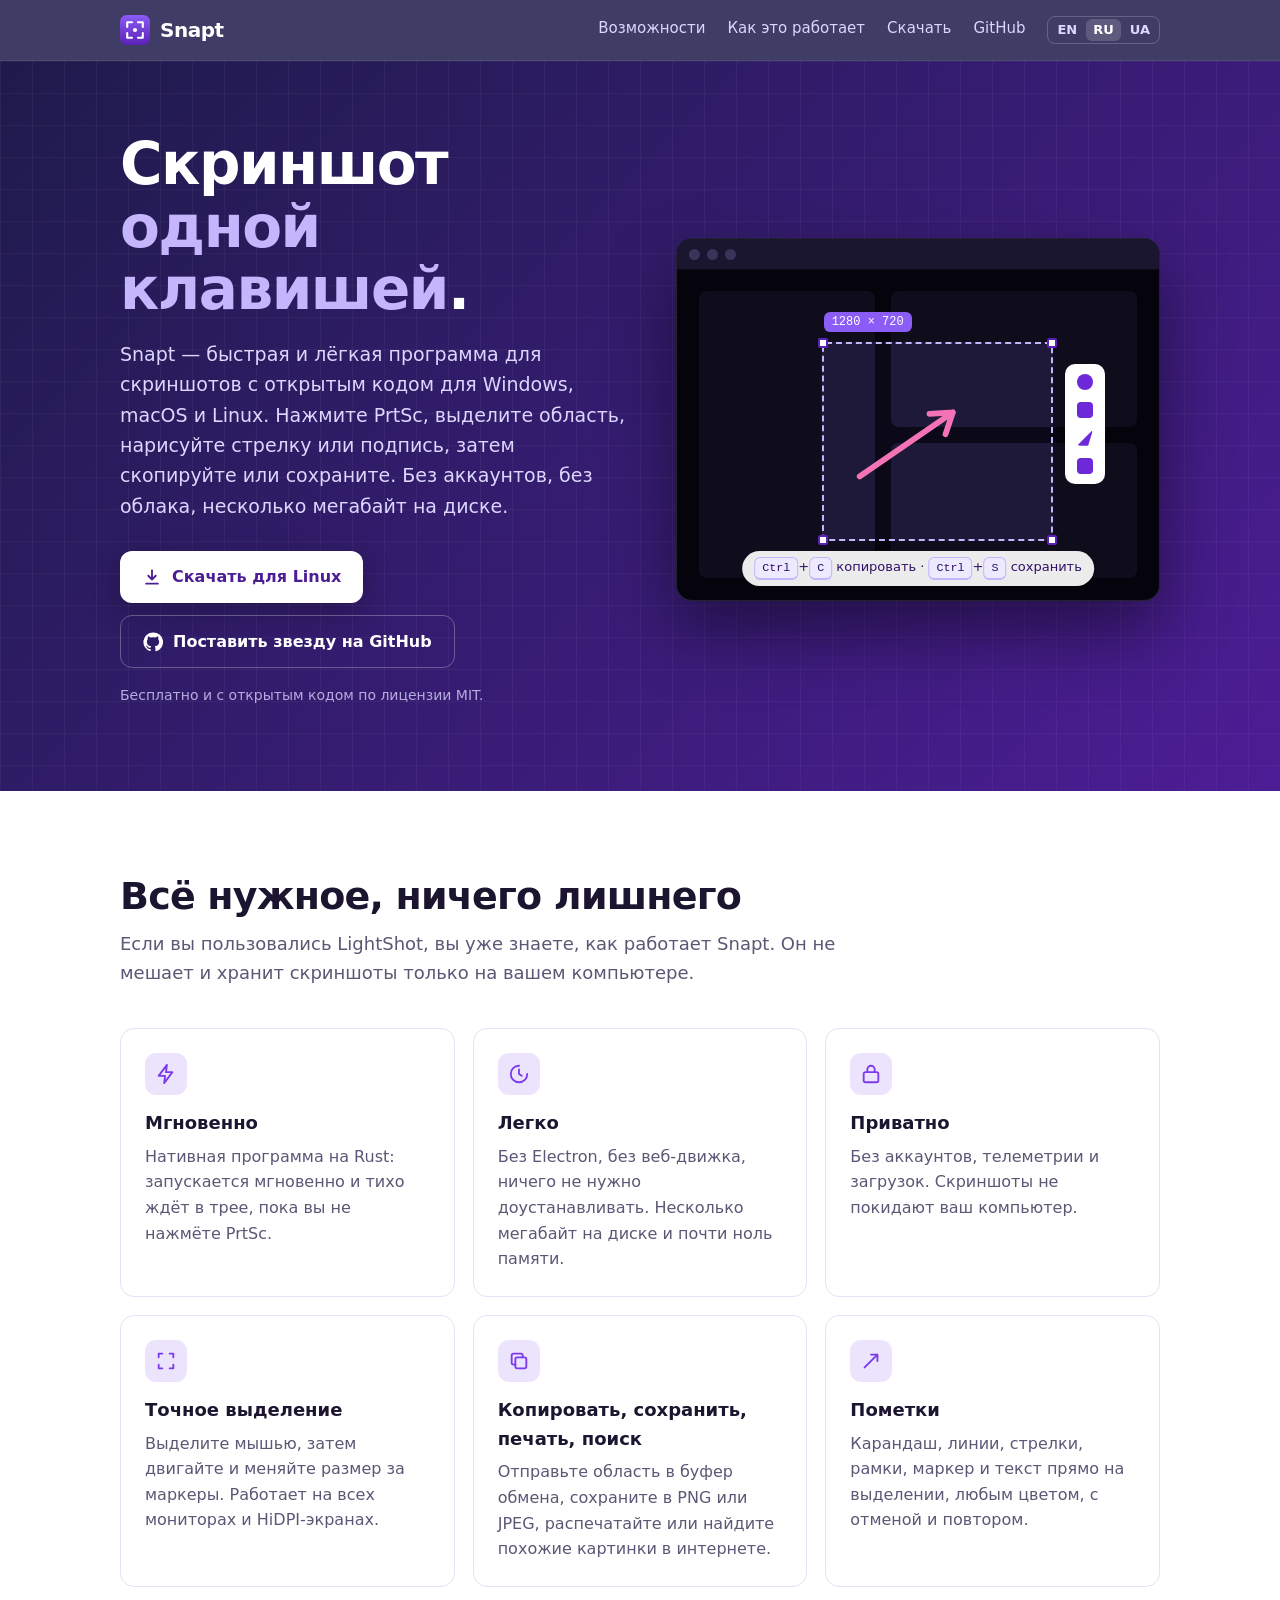
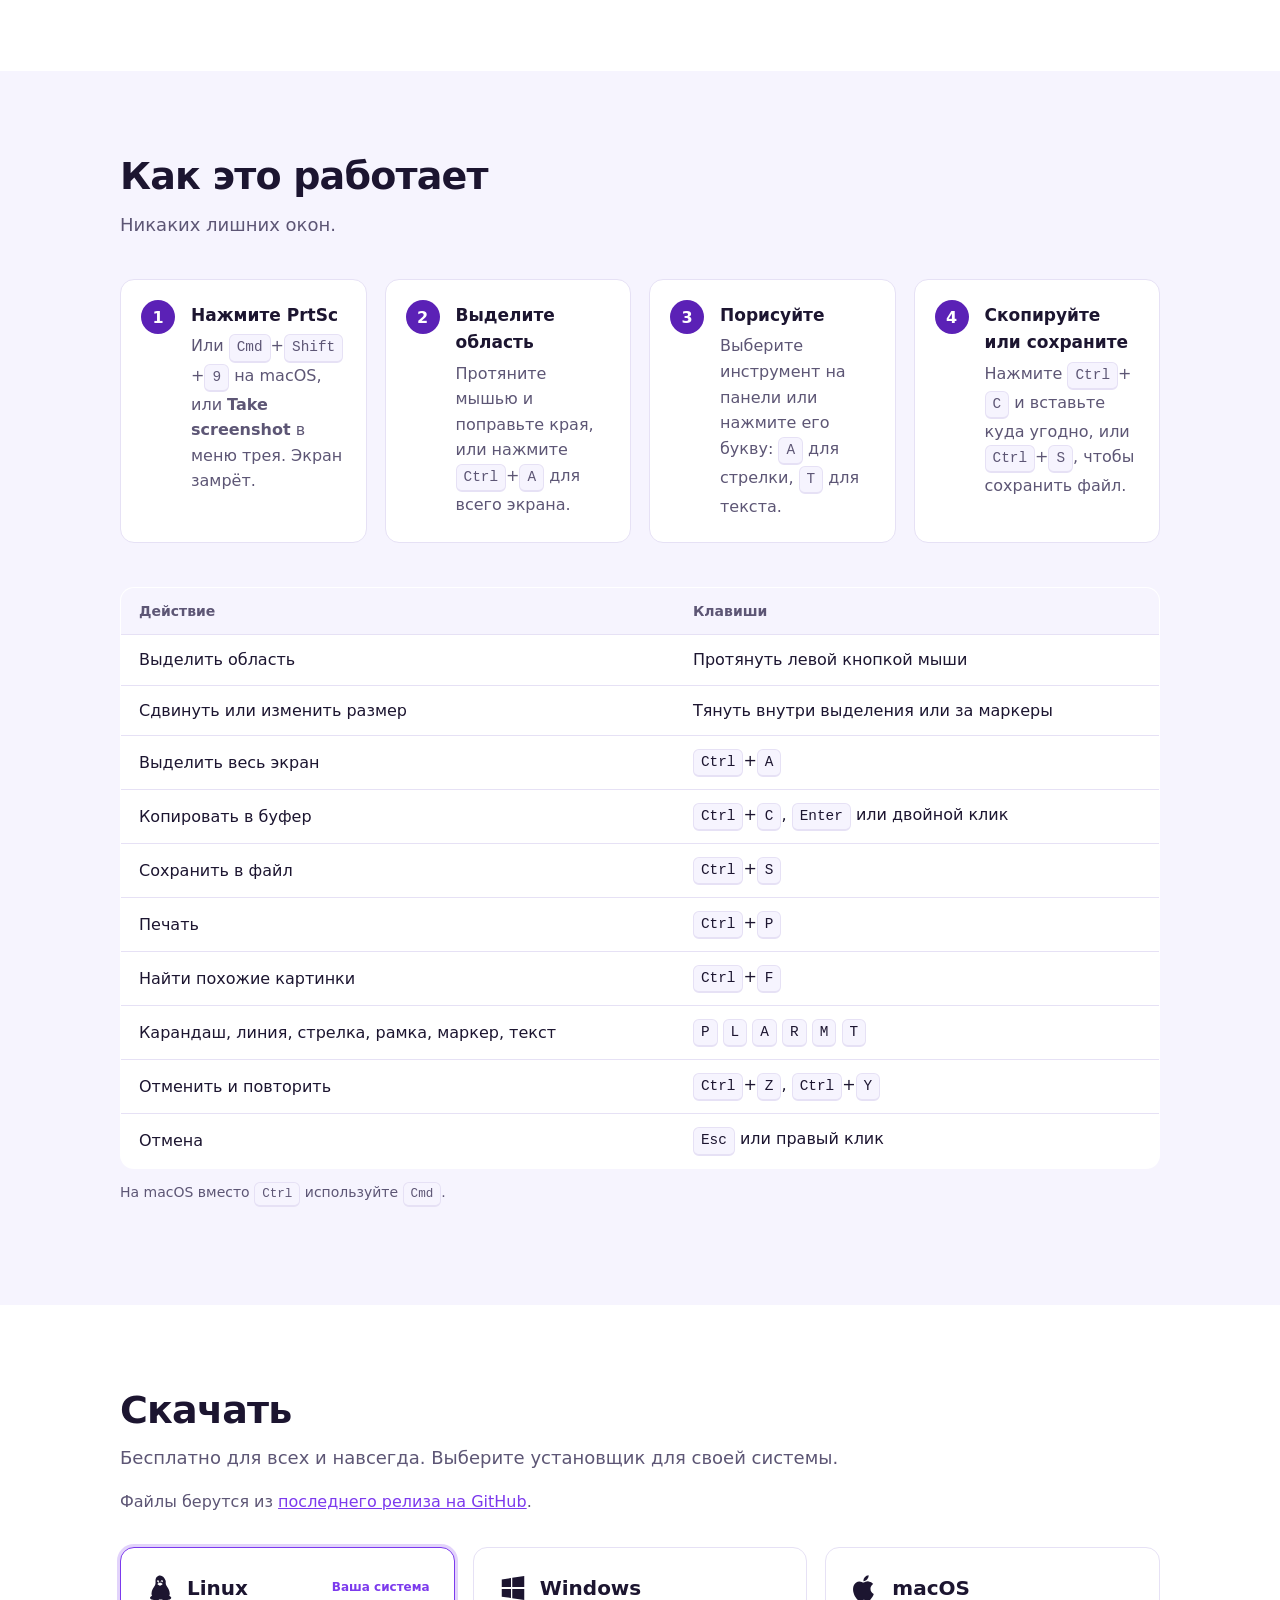
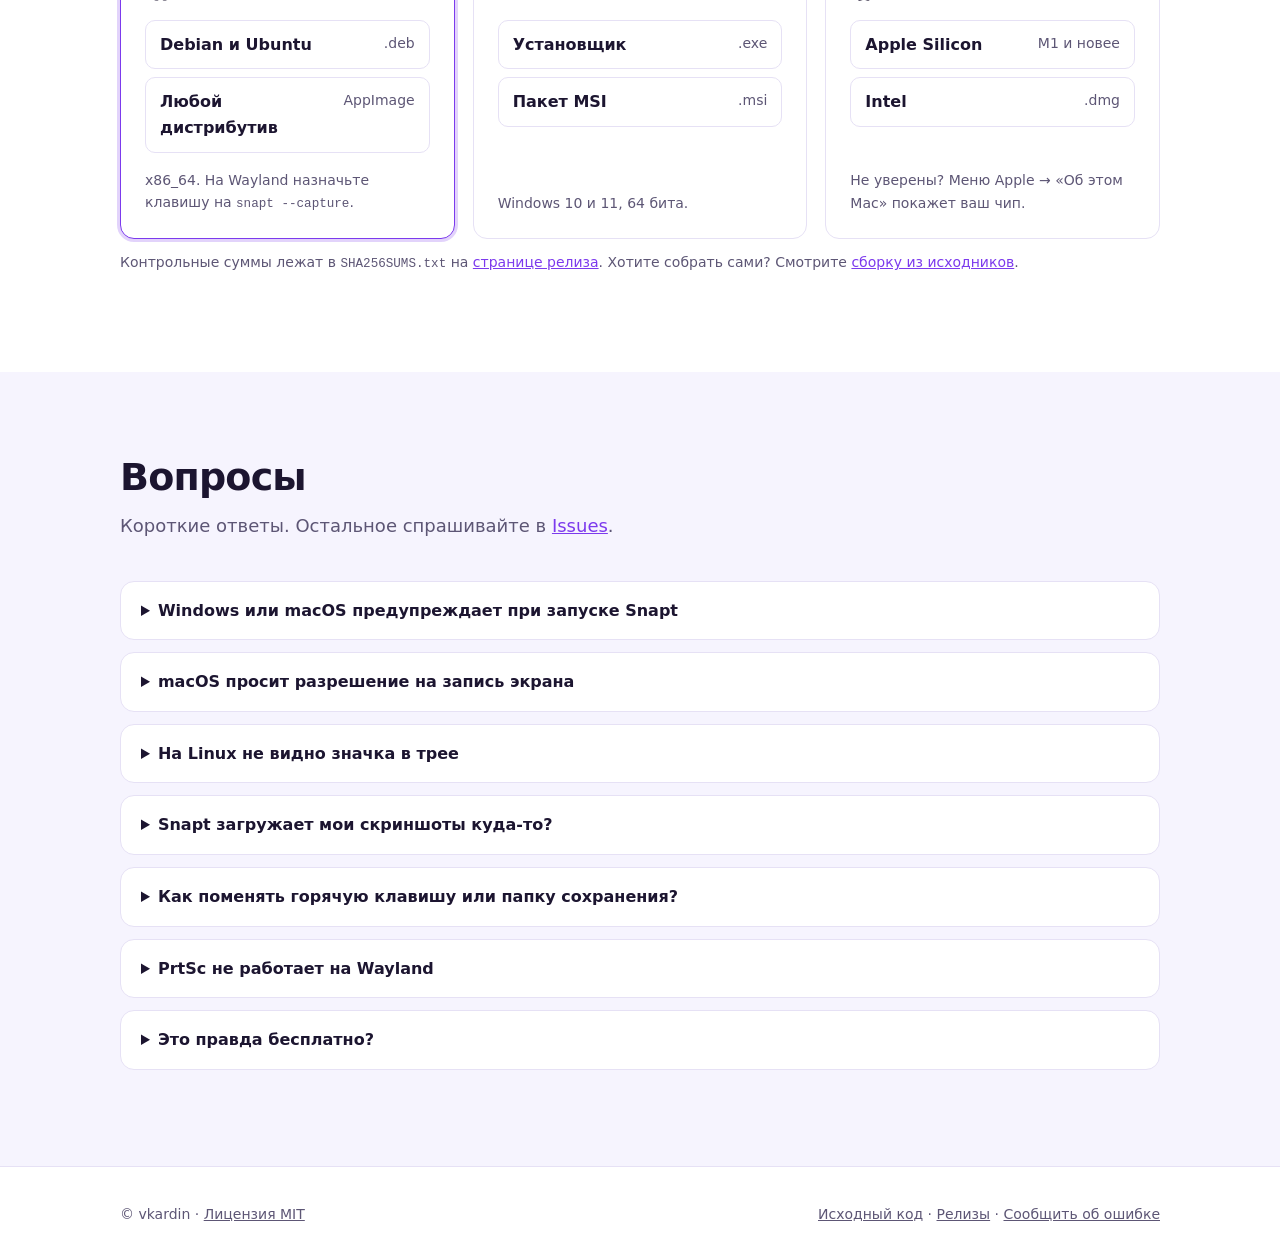
==== site/ru/index.html @ b8f51371 "Translate the website into Russian and Ukrainian and link it across the repo The English page moves " ====
<!doctype html>
<html lang="ru">
<head>
<meta charset="utf-8">
<meta name="viewport" content="width=device-width, initial-scale=1">
<title>Snapt: быстрые скриншоты с открытым кодом</title>
<meta name="description" content="Snapt — быстрая, лёгкая программа для скриншотов с открытым кодом для Windows, macOS и Linux. Нажмите PrtSc, выделите область, добавьте стрелку или подпись и скопируйте или сохраните. Без аккаунтов и облака.">
<meta name="theme-color" content="#5B21B6">
<link rel="icon" href="../logo.svg" type="image/svg+xml">
<link rel="canonical" href="https://vkardin.github.io/snapt/ru/">
<meta property="og:type" content="website">
<meta property="og:title" content="Snapt: быстрые скриншоты с открытым кодом">
<meta property="og:description" content="Нажмите PrtSc, выделите область, скопируйте или сохраните. Windows, macOS и Linux. Без аккаунтов и облака.">
<meta property="og:url" content="https://vkardin.github.io/snapt/ru/">
<meta property="og:image" content="https://vkardin.github.io/snapt/social-preview.png">
<meta name="twitter:card" content="summary_large_image">
<link rel="alternate" hreflang="en" href="https://vkardin.github.io/snapt/">
<link rel="alternate" hreflang="ru" href="https://vkardin.github.io/snapt/ru/">
<link rel="alternate" hreflang="uk" href="https://vkardin.github.io/snapt/uk/">
<link rel="alternate" hreflang="x-default" href="https://vkardin.github.io/snapt/">
<link rel="stylesheet" href="../style.css">
</head>
<body>

<header class="top">
  <div class="wrap">
    <a class="brand" href="#"><img src="../logo.svg" alt="">Snapt</a>
    <nav>
      <a class="opt" href="#features">Возможности</a>
      <a class="opt" href="#how">Как это работает</a>
      <a href="#download">Скачать</a>
      <a class="gh" href="https://github.com/vkardin/snapt">GitHub</a>
      <span class="langs"><a href="../" hreflang="en">EN</a><a href="../ru/" hreflang="ru" aria-current="true">RU</a><a href="../uk/" hreflang="uk">UA</a></span>
    </nav>
  </div>
</header>

<div class="hero">
  <div class="wrap">
    <div>
      <h1>Скриншот <span>одной клавишей</span>.</h1>
      <p class="lead">Snapt — быстрая и лёгкая программа для скриншотов с открытым кодом для Windows, macOS и Linux. Нажмите PrtSc, выделите область, нарисуйте стрелку или подпись, затем скопируйте или сохраните. Без аккаунтов, без облака, несколько мегабайт на диске.</p>
      <div class="cta">
        <a class="btn btn-primary" id="hero-dl" href="#download">
          <svg viewBox="0 0 24 24" fill="none" stroke="currentColor" stroke-width="2.2" stroke-linecap="round" stroke-linejoin="round"><path d="M12 4v11m0 0-4.5-4.5M12 15l4.5-4.5M5 20h14"/></svg>
          <span id="hero-dl-label">Скачать Snapt</span>
        </a>
        <a class="btn btn-ghost" href="https://github.com/vkardin/snapt">
          <svg viewBox="0 0 24 24" fill="currentColor"><path d="M12 .5a11.5 11.5 0 0 0-3.64 22.41c.58.1.79-.25.79-.56v-2c-3.2.7-3.88-1.37-3.88-1.37-.52-1.33-1.28-1.69-1.28-1.69-1.04-.71.08-.7.08-.7 1.15.08 1.76 1.19 1.76 1.19 1.03 1.76 2.69 1.25 3.34.96.1-.74.4-1.25.73-1.54-2.55-.29-5.24-1.28-5.24-5.68 0-1.25.45-2.28 1.19-3.08-.12-.29-.52-1.46.11-3.04 0 0 .97-.31 3.17 1.18a11 11 0 0 1 5.77 0c2.2-1.49 3.17-1.18 3.17-1.18.63 1.58.23 2.75.11 3.04.74.8 1.19 1.83 1.19 3.08 0 4.41-2.7 5.38-5.26 5.67.41.36.78 1.06.78 2.14v3.17c0 .31.21.67.8.56A11.5 11.5 0 0 0 12 .5Z"/></svg>
          Поставить звезду на GitHub
        </a>
      </div>
      <small class="meta" id="hero-meta">Бесплатно и с открытым кодом по лицензии MIT.</small>
    </div>

    <div class="demo" role="img" aria-label="Snapt выделяет область экрана, внутри нарисована стрелка">
      <div class="bar"><i></i><i></i><i></i></div>
      <div class="desk"><div class="tall"></div><div></div><div></div></div>
      <div class="stage">
      <div class="shade"></div>
      <div class="sel">
        <b></b><b></b><b></b><b></b>
        <span class="size">1280 × 720</span>
        <svg class="arrow" viewBox="0 0 100 60" fill="none" stroke="#f472b6" stroke-width="4" stroke-linecap="round" stroke-linejoin="round"><path d="M6 54 70 10M54 11l16-1-5 15"/></svg>
        <div class="tools"><span></span><span></span><span></span><span></span></div>
      </div>
      </div>
      <div class="hint"><kbd>Ctrl</kbd>+<kbd>C</kbd> копировать · <kbd>Ctrl</kbd>+<kbd>S</kbd> сохранить</div>
    </div>
  </div>
</div>

<main>
<section id="features">
  <div class="wrap">
    <h2>Всё нужное, ничего лишнего</h2>
    <p class="sub">Если вы пользовались LightShot, вы уже знаете, как работает Snapt. Он не мешает и хранит скриншоты только на вашем компьютере.</p>
    <div class="grid">
      <div class="card">
        <div class="ico"><svg viewBox="0 0 24 24" fill="none" stroke="currentColor" stroke-width="2" stroke-linecap="round" stroke-linejoin="round"><path d="M13 2 4 14h7l-1 8 9-12h-7l1-8Z"/></svg></div>
        <h3>Мгновенно</h3>
        <p>Нативная программа на Rust: запускается мгновенно и тихо ждёт в трее, пока вы не нажмёте PrtSc.</p>
      </div>
      <div class="card">
        <div class="ico"><svg viewBox="0 0 24 24" fill="none" stroke="currentColor" stroke-width="2" stroke-linecap="round" stroke-linejoin="round"><path d="M12 3a9 9 0 1 0 9 9"/><path d="M12 7v5l3 2"/></svg></div>
        <h3>Легко</h3>
        <p>Без Electron, без веб-движка, ничего не нужно доустанавливать. Несколько мегабайт на диске и почти ноль памяти.</p>
      </div>
      <div class="card">
        <div class="ico"><svg viewBox="0 0 24 24" fill="none" stroke="currentColor" stroke-width="2" stroke-linecap="round" stroke-linejoin="round"><rect x="4" y="10" width="16" height="11" rx="2"/><path d="M8 10V7a4 4 0 0 1 8 0v3"/></svg></div>
        <h3>Приватно</h3>
        <p>Без аккаунтов, телеметрии и загрузок. Скриншоты не покидают ваш компьютер.</p>
      </div>
      <div class="card">
        <div class="ico"><svg viewBox="0 0 24 24" fill="none" stroke="currentColor" stroke-width="2" stroke-linecap="round" stroke-linejoin="round"><path d="M4 8V4h4M16 4h4v4M20 16v4h-4M8 20H4v-4"/></svg></div>
        <h3>Точное выделение</h3>
        <p>Выделите мышью, затем двигайте и меняйте размер за маркеры. Работает на всех мониторах и HiDPI-экранах.</p>
      </div>
      <div class="card">
        <div class="ico"><svg viewBox="0 0 24 24" fill="none" stroke="currentColor" stroke-width="2" stroke-linecap="round" stroke-linejoin="round"><rect x="8" y="8" width="12" height="12" rx="2"/><path d="M16 8V6a2 2 0 0 0-2-2H6a2 2 0 0 0-2 2v8a2 2 0 0 0 2 2h2"/></svg></div>
        <h3>Копировать, сохранить, печать, поиск</h3>
        <p>Отправьте область в буфер обмена, сохраните в PNG или JPEG, распечатайте или найдите похожие картинки в интернете.</p>
      </div>
      <div class="card">
        <div class="ico"><svg viewBox="0 0 24 24" fill="none" stroke="currentColor" stroke-width="2" stroke-linecap="round" stroke-linejoin="round"><path d="M5 19 19 5M12 5h7v7"/></svg></div>
        <h3>Пометки</h3>
        <p>Карандаш, линии, стрелки, рамки, маркер и текст прямо на выделении, любым цветом, с отменой и повтором.</p>
      </div>
    </div>
  </div>
</section>

<section id="how" class="soft">
  <div class="wrap">
    <h2>Как это работает</h2>
    <p class="sub">Никаких лишних окон.</p>
    <div class="steps">
      <div class="step"><h3>Нажмите PrtSc</h3><p>Или <kbd>Cmd</kbd>+<kbd>Shift</kbd>+<kbd>9</kbd> на macOS, или <b>Take screenshot</b> в меню трея. Экран замрёт.</p></div>
      <div class="step"><h3>Выделите область</h3><p>Протяните мышью и поправьте края, или нажмите <kbd>Ctrl</kbd>+<kbd>A</kbd> для всего экрана.</p></div>
      <div class="step"><h3>Порисуйте</h3><p>Выберите инструмент на панели или нажмите его букву: <kbd>A</kbd> для стрелки, <kbd>T</kbd> для текста.</p></div>
      <div class="step"><h3>Скопируйте или сохраните</h3><p>Нажмите <kbd>Ctrl</kbd>+<kbd>C</kbd> и вставьте куда угодно, или <kbd>Ctrl</kbd>+<kbd>S</kbd>, чтобы сохранить файл.</p></div>
    </div>
    <table>
      <thead><tr><th>Действие</th><th>Клавиши</th></tr></thead>
      <tbody>
        <tr><td>Выделить область</td><td>Протянуть левой кнопкой мыши</td></tr>
        <tr><td>Сдвинуть или изменить размер</td><td>Тянуть внутри выделения или за маркеры</td></tr>
        <tr><td>Выделить весь экран</td><td><kbd>Ctrl</kbd>+<kbd>A</kbd></td></tr>
        <tr><td>Копировать в буфер</td><td><kbd>Ctrl</kbd>+<kbd>C</kbd>, <kbd>Enter</kbd> или двойной клик</td></tr>
        <tr><td>Сохранить в файл</td><td><kbd>Ctrl</kbd>+<kbd>S</kbd></td></tr>
        <tr><td>Печать</td><td><kbd>Ctrl</kbd>+<kbd>P</kbd></td></tr>
        <tr><td>Найти похожие картинки</td><td><kbd>Ctrl</kbd>+<kbd>F</kbd></td></tr>
        <tr><td>Карандаш, линия, стрелка, рамка, маркер, текст</td><td><kbd>P</kbd> <kbd>L</kbd> <kbd>A</kbd> <kbd>R</kbd> <kbd>M</kbd> <kbd>T</kbd></td></tr>
        <tr><td>Отменить и повторить</td><td><kbd>Ctrl</kbd>+<kbd>Z</kbd>, <kbd>Ctrl</kbd>+<kbd>Y</kbd></td></tr>
        <tr><td>Отмена</td><td><kbd>Esc</kbd> или правый клик</td></tr>
      </tbody>
    </table>
    <p class="note">На macOS вместо <kbd>Ctrl</kbd> используйте <kbd>Cmd</kbd>.</p>
  </div>
</section>

<section id="download">
  <div class="wrap">
    <h2>Скачать</h2>
    <p class="sub">Бесплатно для всех и навсегда. Выберите установщик для своей системы.</p>
    <p class="release-line" id="release-line">Файлы берутся из <a href="https://github.com/vkardin/snapt/releases">последнего релиза на GitHub</a>.</p>
    <div class="dl">
      <div class="card os" data-os="windows">
        <header>
          <svg viewBox="0 0 24 24" fill="currentColor"><path d="M3 5.1 10.4 4v7.2H3V5.1Zm8.4-1.3L21 2.4v8.8h-9.6V3.8ZM3 12.8h7.4V20L3 18.9v-6.1Zm8.4 0H21v8.8l-9.6-1.4v-7.4Z"/></svg>
          <h3>Windows</h3><em hidden>Ваша система</em>
        </header>
        <ul>
          <li><a data-asset="-setup\.exe$" href="https://github.com/vkardin/snapt/releases">Установщик <span>.exe</span></a></li>
          <li><a data-asset="\.msi$" href="https://github.com/vkardin/snapt/releases">Пакет MSI <span>.msi</span></a></li>
        </ul>
        <p>Windows 10 и 11, 64 бита.</p>
      </div>
      <div class="card os" data-os="mac">
        <header>
          <svg viewBox="0 0 24 24" fill="currentColor"><path d="M16.4 12.6c0-2.6 2.1-3.8 2.2-3.9a4.8 4.8 0 0 0-3.8-2c-1.6-.2-3.1.9-3.9.9-.8 0-2-.9-3.4-.9a5 5 0 0 0-4.2 2.6c-1.8 3.1-.5 7.7 1.3 10.2.9 1.2 1.9 2.6 3.2 2.6 1.3-.1 1.8-.8 3.3-.8 1.6 0 2 .8 3.4.8 1.4 0 2.3-1.3 3.1-2.5a11 11 0 0 0 1.4-2.9 4.5 4.5 0 0 1-2.6-4.1ZM13.8 5c.7-.9 1.2-2 1.1-3.2a4.8 4.8 0 0 0-3.1 1.6 4.5 4.5 0 0 0-1.1 3.1c1.2.1 2.3-.6 3.1-1.5Z"/></svg>
          <h3>macOS</h3><em hidden>Ваша система</em>
        </header>
        <ul>
          <li><a data-asset="_aarch64\.dmg$" href="https://github.com/vkardin/snapt/releases">Apple Silicon <span>M1 и новее</span></a></li>
          <li><a data-asset="_x64\.dmg$" href="https://github.com/vkardin/snapt/releases">Intel <span>.dmg</span></a></li>
        </ul>
        <p>Не уверены? Меню Apple → «Об этом Mac» покажет ваш чип.</p>
      </div>
      <div class="card os" data-os="linux">
        <header>
          <svg viewBox="0 0 24 24" fill="currentColor"><path d="M12 2c-2.2 0-3.6 1.8-3.6 4.4 0 1.4.2 2.4-.6 3.8-.9 1.5-2.6 3.6-2.6 6.2 0 .7.1 1.3.4 1.8-.8.5-1.6 1-1.6 1.7 0 1.1 2 1.3 3.2 1.6 1.1.3 1.7.5 2.4.5.8 0 1.3-.4 1.6-.9h2.6c.3.5.8.9 1.6.9.7 0 1.3-.2 2.4-.5 1.2-.3 3.2-.5 3.2-1.6 0-.7-.8-1.2-1.6-1.7.3-.5.4-1.1.4-1.8 0-2.6-1.7-4.7-2.6-6.2-.8-1.4-.6-2.4-.6-3.8C15.6 3.8 14.2 2 12 2Zm-1.5 3.8c.5 0 .8.6.8 1.2 0 .3-.1.5-.2.7l-.6-.2c.1-.1.1-.3.1-.5 0-.3-.1-.5-.3-.5s-.3.3-.3.5v.2l-.4-.1v-.3c0-.6.4-1 .9-1Zm3 0c.5 0 .9.4.9 1 0 .2 0 .3-.1.5l-.5-.1v-.3c0-.3-.1-.6-.3-.6s-.3.3-.3.6c0 .1 0 .2.1.3l-.6.2a1.4 1.4 0 0 1-.1-.5c0-.6.4-1.1.9-1.1Zm-1.5 2c.8 0 1.9.6 2 .9.1.3-.3.5-.8.8-.5.3-.9.6-1.2.6-.3 0-.7-.3-1.2-.6-.5-.3-.9-.5-.8-.8.1-.3 1.2-.9 2-.9Z"/></svg>
          <h3>Linux</h3><em hidden>Ваша система</em>
        </header>
        <ul>
          <li><a data-asset="_amd64\.deb$" href="https://github.com/vkardin/snapt/releases">Debian и Ubuntu <span>.deb</span></a></li>
          <li><a data-asset="\.AppImage$" href="https://github.com/vkardin/snapt/releases">Любой дистрибутив <span>AppImage</span></a></li>
        </ul>
        <p>x86_64. На Wayland назначьте клавишу на <code>snapt --capture</code>.</p>
      </div>
    </div>
    <p class="note">Контрольные суммы лежат в <code>SHA256SUMS.txt</code> на <a href="https://github.com/vkardin/snapt/releases">странице релиза</a>. Хотите собрать сами? Смотрите <a href="https://github.com/vkardin/snapt#building-from-source">сборку из исходников</a>.</p>
  </div>
</section>

<section id="faq" class="soft">
  <div class="wrap">
    <h2>Вопросы</h2>
    <p class="sub">Короткие ответы. Остальное спрашивайте в <a href="https://github.com/vkardin/snapt/issues">Issues</a>.</p>
    <details>
      <summary>Windows или macOS предупреждает при запуске Snapt</summary>
      <p>У Snapt пока нет цифровой подписи. На Windows нажмите <b>Подробнее</b>, затем <b>Выполнить в любом случае</b>. На macOS попробуйте открыть программу один раз, затем зайдите в <b>Системные настройки → Конфиденциальность и безопасность</b> и нажмите <b>Всё равно открыть</b>. Если macOS пишет, что программа повреждена, выполните в Терминале <code>xattr -dr com.apple.quarantine /Applications/Snapt.app</code>.</p>
    </details>
    <details>
      <summary>macOS просит разрешение на запись экрана</summary>
      <p>Так macOS даёт программам видеть экран. Разрешите Snapt в <b>Системные настройки → Конфиденциальность и безопасность → Запись экрана</b> и перезапустите его.</p>
    </details>
    <details>
      <summary>На Linux не видно значка в трее</summary>
      <p>Snapt использует протокол StatusNotifierItem. KDE поддерживает его сразу, а в GNOME установите расширение AppIndicator.</p>
    </details>
    <details>
      <summary>Snapt загружает мои скриншоты куда-то?</summary>
      <p>Нет. У Snapt нет серверов, и он не ходит в сеть. Всё остаётся на вашем компьютере.</p>
    </details>
    <details>
      <summary>Как поменять горячую клавишу или папку сохранения?</summary>
      <p>Откройте <b>Settings</b> в меню трея (в строке меню на macOS). Там можно сменить клавишу, папку и формат (PNG или JPEG), включить сохранение без вопросов и автозапуск вместе с системой.</p>
    </details>
    <details>
      <summary>PrtSc не работает на Wayland</summary>
      <p>Wayland не даёт программам перехватывать глобальные клавиши. Назначьте клавишу на <code>snapt --capture</code> в настройках клавиатуры своего рабочего стола, и она будет делать скриншот через запущенный Snapt.</p>
    </details>
    <details>
      <summary>Это правда бесплатно?</summary>
      <p>Да. Snapt распространяется с открытым кодом по лицензии MIT, без рекламы, платных версий и слежки.</p>
    </details>
  </div>
</section>
</main>

<footer>
  <div class="wrap">
    <span>© vkardin · <a href="https://github.com/vkardin/snapt/blob/main/LICENSE">Лицензия MIT</a></span>
    <span><a href="https://github.com/vkardin/snapt">Исходный код</a> · <a href="https://github.com/vkardin/snapt/releases">Релизы</a> · <a href="https://github.com/vkardin/snapt/issues">Сообщить об ошибке</a></span>
  </div>
</footer>

<script src="../app.js"></script>
</body>
</html>
---- site/style.css ----
:root {
  --bg: #ffffff;
  --bg-soft: #f6f4fe;
  --text: #1c1530;
  --muted: #5d5675;
  --line: #e6e1f5;
  --brand: #7c3aed;
  --brand-strong: #5b21b6;
  --card: #ffffff;
  --hero-a: #1e1b4b;
  --hero-b: #4c1d95;
  --radius: 14px;
  color-scheme: light;
}
@media (prefers-color-scheme: dark) {
  :root {
    --bg: #0f0c1d;
    --bg-soft: #17132b;
    --text: #ece9f7;
    --muted: #a49dbd;
    --line: #2a2445;
    --brand: #a78bfa;
    --brand-strong: #8b5cf6;
    --card: #17132b;
    color-scheme: dark;
  }
}
* { box-sizing: border-box; }
html { scroll-behavior: smooth; }
body {
  margin: 0;
  background: var(--bg);
  color: var(--text);
  font: 16px/1.6 system-ui, -apple-system, "Segoe UI", Roboto, sans-serif;
  -webkit-font-smoothing: antialiased;
}
a { color: var(--brand); }
code, kbd { font-family: ui-monospace, SFMono-Regular, Menlo, Consolas, monospace; font-size: .9em; }
kbd {
  display: inline-block; padding: 1px 7px; border: 1px solid var(--line);
  border-bottom-width: 2px; border-radius: 6px; background: var(--bg-soft); white-space: nowrap;
}
.wrap { max-width: 1080px; margin: 0 auto; padding: 0 20px; }

/* Header */
header.top {
  position: sticky; top: 0; z-index: 10;
  background: color-mix(in srgb, var(--hero-a) 85%, transparent);
  backdrop-filter: blur(10px);
  border-bottom: 1px solid rgb(255 255 255 / .08);
}
header.top .wrap { display: flex; align-items: center; gap: 24px; height: 60px; }
.brand { display: flex; align-items: center; gap: 10px; color: #fff; text-decoration: none; font-weight: 800; font-size: 20px; letter-spacing: -.5px; }
.brand img { width: 30px; height: 30px; }
nav { margin-left: auto; display: flex; gap: 22px; }
nav a { color: #ddd6fe; text-decoration: none; font-size: 15px; }
nav a:hover { color: #fff; }
nav .langs { display: flex; gap: 2px; padding: 2px; border: 1px solid rgb(255 255 255 / .2); border-radius: 8px; }
nav .langs a { padding: 1px 7px; border-radius: 6px; font-size: 13px; font-weight: 600; }
nav .langs a[aria-current] { background: rgb(255 255 255 / .16); color: #fff; }
@media (max-width: 640px) { nav a.opt { display: none; } nav { gap: 14px; } }
@media (max-width: 460px) { nav a.gh { display: none; } }

/* Hero */
.hero {
  color: #fff; overflow: hidden;
  background:
    linear-gradient(rgb(255 255 255 / .04) 1px, transparent 1px) 0 0 / 32px 32px,
    linear-gradient(90deg, rgb(255 255 255 / .04) 1px, transparent 1px) 0 0 / 32px 32px,
    linear-gradient(135deg, var(--hero-a), var(--hero-b));
}
.hero .wrap { display: grid; grid-template-columns: 1.05fr 1fr; gap: 48px; align-items: center; padding-top: 72px; padding-bottom: 84px; }
@media (max-width: 880px) { .hero .wrap { grid-template-columns: 1fr; padding-top: 48px; } }
.hero h1 { font-size: clamp(36px, 5.4vw, 58px); line-height: 1.08; letter-spacing: -1.5px; margin: 0 0 18px; }
.hero h1 span { color: #c4b5fd; }
.hero p.lead { font-size: 19px; color: #ddd6fe; margin: 0 0 30px; max-width: 34em; }
.cta { display: flex; flex-wrap: wrap; gap: 12px; align-items: center; }
.btn {
  display: inline-flex; align-items: center; gap: 10px; padding: 13px 22px; border-radius: 12px;
  font-weight: 650; text-decoration: none; font-size: 16px; transition: transform .12s, background .12s;
}
.btn:hover { transform: translateY(-1px); }
.btn svg { width: 20px; height: 20px; flex: none; }
.btn-primary { background: #fff; color: var(--hero-b); box-shadow: 0 8px 28px rgb(0 0 0 / .25); }
.btn-ghost { color: #fff; border: 1px solid rgb(255 255 255 / .28); }
.btn-ghost:hover { background: rgb(255 255 255 / .08); }
.hero small.meta { display: block; margin-top: 16px; color: #b8acdf; font-size: 14px; }
.hero small.meta a { color: #ddd6fe; }

/* Demo illustration */
.demo { position: relative; aspect-ratio: 4 / 3; border-radius: 16px; background: #0b0918; box-shadow: 0 30px 70px rgb(0 0 0 / .45); border: 1px solid rgb(255 255 255 / .1); overflow: hidden; }
.demo .bar { height: 30px; display: flex; gap: 7px; align-items: center; padding: 0 12px; background: #1a1630; }
.demo .bar i { width: 11px; height: 11px; border-radius: 50%; background: #3b3458; }
.demo .desk { position: absolute; inset: 30px 0 0; padding: 22px; display: grid; grid-template-columns: 1fr 1.4fr; gap: 16px; }
.demo .desk div { border-radius: 8px; background: #1e1938; }
.demo .desk .tall { grid-row: span 2; }
.demo .stage { position: absolute; inset: 30px 0 0; }
.demo .shade { position: absolute; inset: 0; background: rgb(0 0 0 / .5); clip-path: polygon(0 0, 100% 0, 100% 100%, 0 100%, 0 0, 30% 22%, 30% 82%, 78% 82%, 78% 22%, 30% 22%); }
.demo .sel { position: absolute; left: 30%; top: 22%; width: 48%; height: 60%; border: 2px dashed #c4b5fd; border-radius: 4px; animation: grow 3.6s ease-in-out infinite alternate; }
.demo .sel b { position: absolute; width: 10px; height: 10px; background: #fff; border: 2px solid #5b21b6; border-radius: 2px; }
.demo .sel b:nth-child(1) { left: -6px; top: -6px; } .demo .sel b:nth-child(2) { right: -6px; top: -6px; }
.demo .sel b:nth-child(3) { left: -6px; bottom: -6px; } .demo .sel b:nth-child(4) { right: -6px; bottom: -6px; }
.demo .size { position: absolute; left: 0; top: -32px; background: #8b5cf6; color: #fff; font: 12px ui-monospace, Menlo, Consolas, monospace; padding: 3px 8px; border-radius: 6px; }
.demo .arrow { position: absolute; left: 12%; top: 22%; width: 64%; height: 56%; }
.demo .tools { position: absolute; right: -54px; top: 10%; width: 40px; padding: 10px 0; display: grid; gap: 12px; justify-items: center; background: #fff; border-radius: 10px; }
.demo .tools span { width: 16px; height: 16px; border-radius: 4px; background: #6d28d9; }
.demo .tools span:nth-child(1) { border-radius: 50%; }
.demo .tools span:nth-child(3) { clip-path: polygon(0 100%, 100% 0, 70% 100%); }
.demo .hint { position: absolute; left: 50%; bottom: 14px; transform: translateX(-50%); background: rgb(255 255 255 / .92); color: #2e1065; font-size: 13px; padding: 6px 12px; border-radius: 999px; white-space: nowrap; }
/* Keys in the hint stay light in both themes */
.demo .hint kbd { background: #ede9fe; border-color: #c4b5fd; color: #2e1065; }
@keyframes grow { from { transform: scale(.94); } to { transform: scale(1); } }
@media (max-width: 480px) { .demo .tools { display: none; } .demo .hint { font-size: 11px; } }
@media (prefers-reduced-motion: reduce) { .demo .sel { animation: none; } .btn { transition: none; } }

/* Sections */
section { padding: 84px 0; }
section.soft { background: var(--bg-soft); }
h2 { font-size: clamp(28px, 3.6vw, 38px); letter-spacing: -.8px; line-height: 1.15; margin: 0 0 12px; }
.sub { color: var(--muted); font-size: 18px; margin: 0 0 40px; max-width: 40em; }
.grid { display: grid; gap: 18px; grid-template-columns: repeat(3, 1fr); }
@media (max-width: 880px) { .grid { grid-template-columns: repeat(2, 1fr); } }
@media (max-width: 560px) { .grid { grid-template-columns: 1fr; } }
.card { background: var(--card); border: 1px solid var(--line); border-radius: var(--radius); padding: 24px; }
.card h3 { margin: 14px 0 6px; font-size: 18px; }
.card p { margin: 0; color: var(--muted); }
.ico { width: 42px; height: 42px; border-radius: 11px; display: grid; place-items: center; background: color-mix(in srgb, var(--brand) 14%, transparent); color: var(--brand); }
.ico svg { width: 22px; height: 22px; }
.tag { font-size: 12px; font-weight: 600; padding: 2px 8px; border-radius: 999px; background: color-mix(in srgb, #f59e0b 18%, transparent); color: #b45309; vertical-align: 2px; margin-left: 6px; }
@media (prefers-color-scheme: dark) { .tag { color: #fbbf24; } }

/* Steps and keys */
.steps { display: grid; grid-template-columns: repeat(auto-fit, minmax(230px, 1fr)); gap: 18px; counter-reset: s; margin-bottom: 44px; }
.step { position: relative; padding: 22px 22px 22px 70px; border: 1px solid var(--line); border-radius: var(--radius); background: var(--card); }
.step::before { counter-increment: s; content: counter(s); position: absolute; left: 20px; top: 20px; width: 34px; height: 34px; border-radius: 50%; display: grid; place-items: center; background: var(--brand-strong); color: #fff; font-weight: 700; }
.step h3 { margin: 0 0 4px; font-size: 17px; }
.step p { margin: 0; color: var(--muted); }
table { width: 100%; border-collapse: collapse; background: var(--card); border: 1px solid var(--line); border-radius: var(--radius); overflow: hidden; }
th, td { text-align: left; padding: 12px 18px; border-bottom: 1px solid var(--line); }
tr:last-child td { border-bottom: 0; }
th { background: var(--bg-soft); font-size: 14px; color: var(--muted); font-weight: 600; }
.note { color: var(--muted); font-size: 14px; margin-top: 12px; }

/* Downloads */
.dl { display: grid; gap: 18px; grid-template-columns: repeat(auto-fit, minmax(280px, 1fr)); }
.os { display: flex; flex-direction: column; }
.os.current { border-color: var(--brand); box-shadow: 0 0 0 3px color-mix(in srgb, var(--brand) 22%, transparent); }
.os header { display: flex; align-items: center; gap: 12px; margin-bottom: 16px; }
.os header svg { width: 30px; height: 30px; color: var(--text); }
.os header h3 { margin: 0; font-size: 20px; }
.os header em { margin-left: auto; font-style: normal; font-size: 12px; font-weight: 600; color: var(--brand); }
.os ul { list-style: none; margin: 0 0 16px; padding: 0; display: grid; gap: 8px; }
.os li a { display: flex; justify-content: space-between; gap: 12px; padding: 11px 14px; border-radius: 10px; border: 1px solid var(--line); text-decoration: none; color: var(--text); font-weight: 550; }
.os li a:hover { border-color: var(--brand); background: color-mix(in srgb, var(--brand) 7%, transparent); }
.os li a span { color: var(--muted); font-weight: 400; font-size: 14px; white-space: nowrap; }
.os p { margin: auto 0 0; color: var(--muted); font-size: 14px; }
.release-line { margin: -24px 0 32px; color: var(--muted); }

/* FAQ */
details { border: 1px solid var(--line); border-radius: var(--radius); background: var(--card); padding: 0 20px; margin-bottom: 12px; }
summary { cursor: pointer; font-weight: 600; padding: 16px 0; }
details p { margin: 0 0 16px; color: var(--muted); }

footer { padding: 36px 0; border-top: 1px solid var(--line); color: var(--muted); font-size: 14px; }
footer .wrap { display: flex; flex-wrap: wrap; gap: 16px; justify-content: space-between; }
footer a { color: var(--muted); }
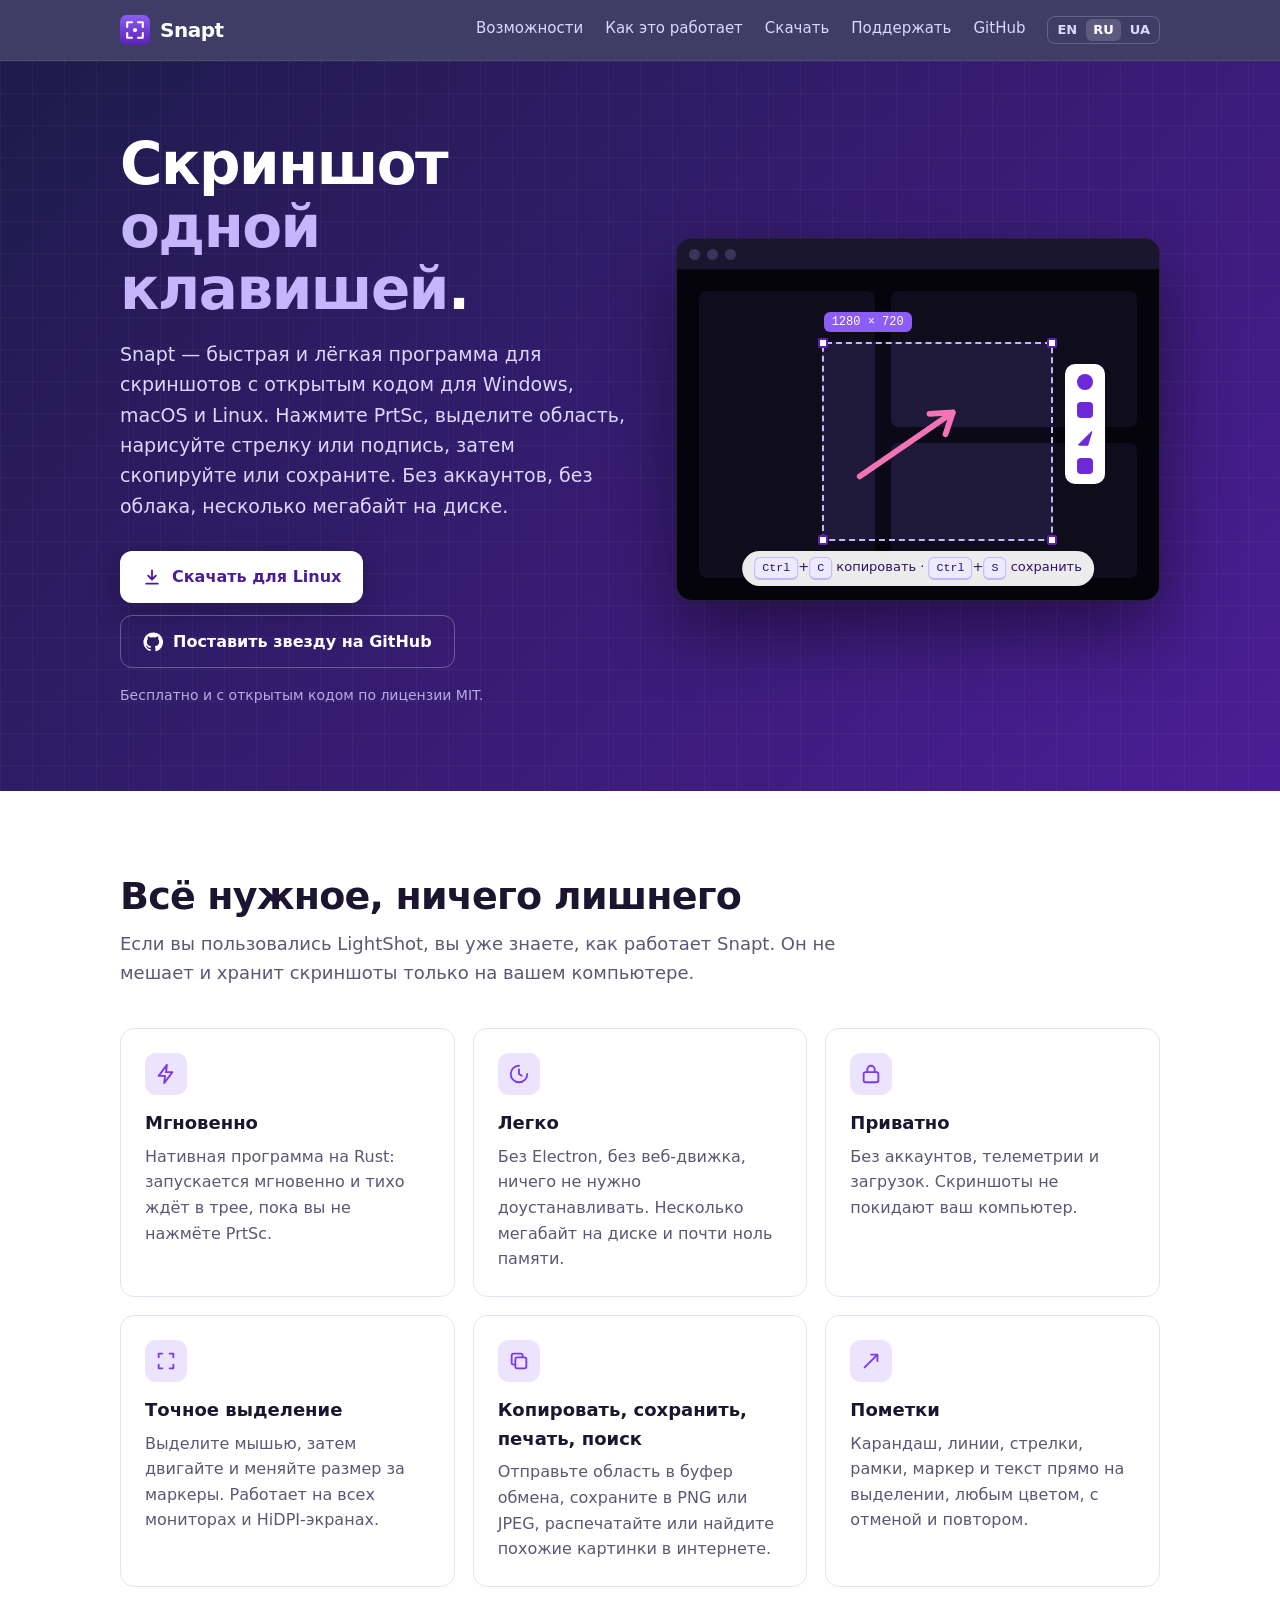
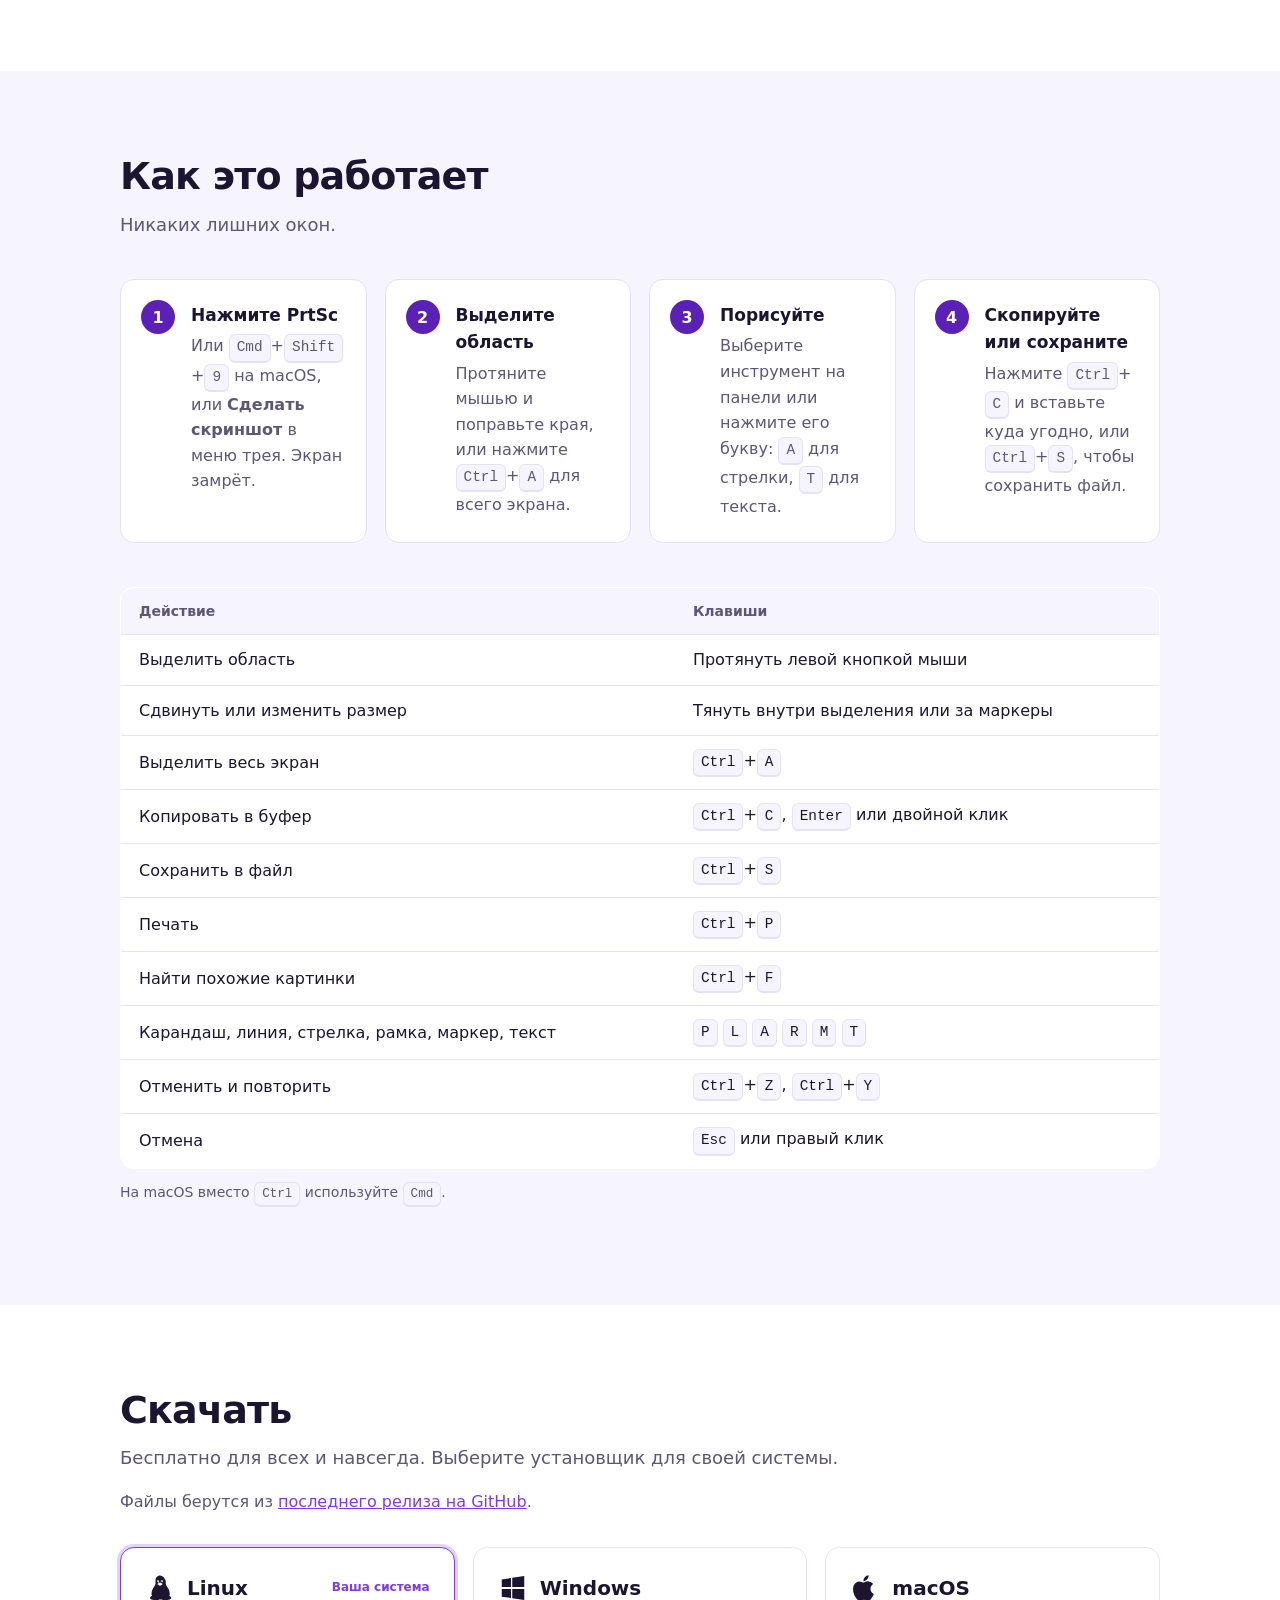
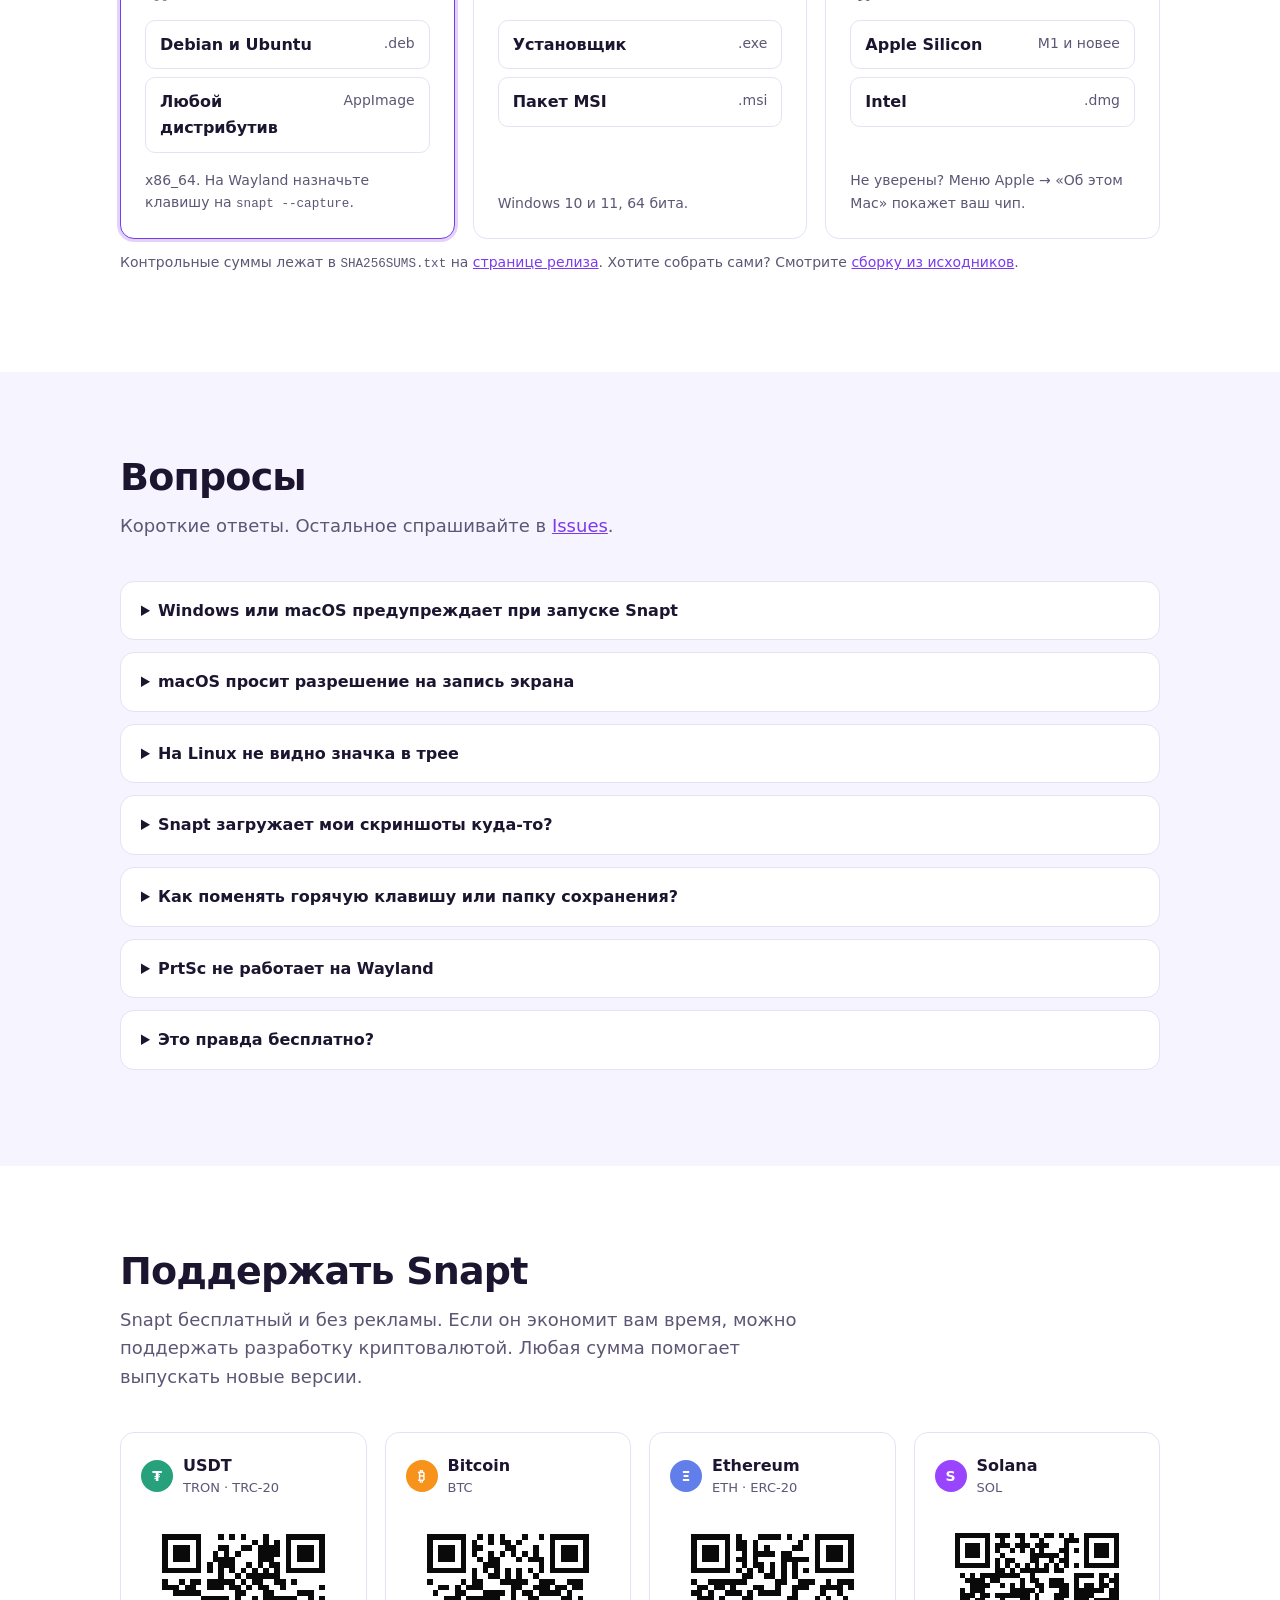
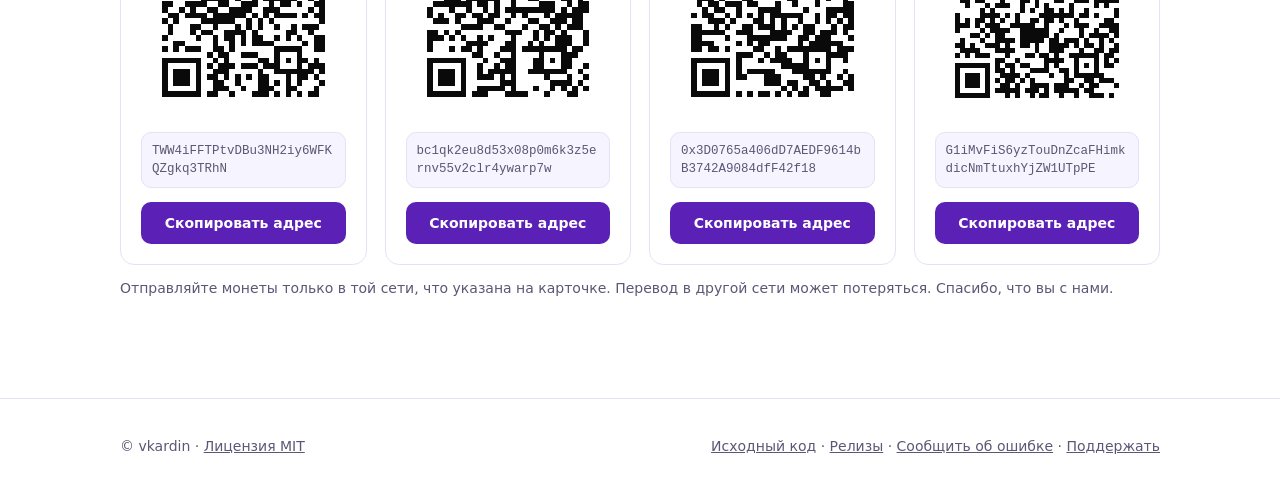
==== commit 77e07036: "Add crypto donations to the website, README and Sponsor button The same USDT, Bitcoin, Ethereum and " ====
--- a/site/ru/index.html
+++ b/site/ru/index.html
@@ -29,6 +29,7 @@
       <a class="opt" href="#features">Возможности</a>
       <a class="opt" href="#how">Как это работает</a>
       <a href="#download">Скачать</a>
+      <a class="opt" href="#donate">Поддержать</a>
       <a class="gh" href="https://github.com/vkardin/snapt">GitHub</a>
       <span class="langs"><a href="../" hreflang="en">EN</a><a href="../ru/" hreflang="ru" aria-current="true">RU</a><a href="../uk/" hreflang="uk">UA</a></span>
     </nav>
@@ -115,7 +116,7 @@
     <h2>Как это работает</h2>
     <p class="sub">Никаких лишних окон.</p>
     <div class="steps">
-      <div class="step"><h3>Нажмите PrtSc</h3><p>Или <kbd>Cmd</kbd>+<kbd>Shift</kbd>+<kbd>9</kbd> на macOS, или <b>Take screenshot</b> в меню трея. Экран замрёт.</p></div>
+      <div class="step"><h3>Нажмите PrtSc</h3><p>Или <kbd>Cmd</kbd>+<kbd>Shift</kbd>+<kbd>9</kbd> на macOS, или <b>Сделать скриншот</b> в меню трея. Экран замрёт.</p></div>
       <div class="step"><h3>Выделите область</h3><p>Протяните мышью и поправьте края, или нажмите <kbd>Ctrl</kbd>+<kbd>A</kbd> для всего экрана.</p></div>
       <div class="step"><h3>Порисуйте</h3><p>Выберите инструмент на панели или нажмите его букву: <kbd>A</kbd> для стрелки, <kbd>T</kbd> для текста.</p></div>
       <div class="step"><h3>Скопируйте или сохраните</h3><p>Нажмите <kbd>Ctrl</kbd>+<kbd>C</kbd> и вставьте куда угодно, или <kbd>Ctrl</kbd>+<kbd>S</kbd>, чтобы сохранить файл.</p></div>
@@ -205,7 +206,7 @@
     </details>
     <details>
       <summary>Как поменять горячую клавишу или папку сохранения?</summary>
-      <p>Откройте <b>Settings</b> в меню трея (в строке меню на macOS). Там можно сменить клавишу, папку и формат (PNG или JPEG), включить сохранение без вопросов и автозапуск вместе с системой.</p>
+      <p>Откройте <b>Настройки</b> в меню трея (в строке меню на macOS). Там можно сменить клавишу, папку и формат (PNG или JPEG), включить сохранение без вопросов и автозапуск вместе с системой.</p>
     </details>
     <details>
       <summary>PrtSc не работает на Wayland</summary>
@@ -217,12 +218,20 @@
     </details>
   </div>
 </section>
+<section id="donate">
+  <div class="wrap">
+    <h2>Поддержать Snapt</h2>
+    <p class="sub">Snapt бесплатный и без рекламы. Если он экономит вам время, можно поддержать разработку криптовалютой. Любая сумма помогает выпускать новые версии.</p>
+    <div class="wallets" id="wallets" data-qr="../qr/"></div>
+    <p class="note">Отправляйте монеты только в той сети, что указана на карточке. Перевод в другой сети может потеряться. Спасибо, что вы с нами.</p>
+  </div>
+</section>
 </main>
 
 <footer>
   <div class="wrap">
     <span>© vkardin · <a href="https://github.com/vkardin/snapt/blob/main/LICENSE">Лицензия MIT</a></span>
-    <span><a href="https://github.com/vkardin/snapt">Исходный код</a> · <a href="https://github.com/vkardin/snapt/releases">Релизы</a> · <a href="https://github.com/vkardin/snapt/issues">Сообщить об ошибке</a></span>
+    <span><a href="https://github.com/vkardin/snapt">Исходный код</a> · <a href="https://github.com/vkardin/snapt/releases">Релизы</a> · <a href="https://github.com/vkardin/snapt/issues">Сообщить об ошибке</a> · <a href="#donate">Поддержать</a></span>
   </div>
 </footer>
 
--- a/site/style.css
+++ b/site/style.css
@@ -161,6 +161,23 @@
 summary { cursor: pointer; font-weight: 600; padding: 16px 0; }
 details p { margin: 0 0 16px; color: var(--muted); }
 
+/* Donations */
+.wallets { display: grid; grid-template-columns: repeat(4, 1fr); gap: 18px; margin-bottom: 8px; }
+@media (max-width: 960px) { .wallets { grid-template-columns: repeat(2, 1fr); } }
+@media (max-width: 520px) { .wallets { grid-template-columns: 1fr; } }
+.wallet { display: flex; flex-direction: column; gap: 14px; padding: 20px; }
+.coin { display: flex; align-items: center; gap: 10px; }
+.coin i { width: 32px; height: 32px; border-radius: 50%; display: grid; place-items: center; font-style: normal; font-weight: 700; font-size: 14px; color: #fff; flex: none; }
+.coin b { display: block; font-size: 16px; }
+.coin small { display: block; color: var(--muted); font-size: 13px; }
+.qr { background: #fff; border-radius: 12px; padding: 10px; }
+.qr img { display: block; width: 100%; height: auto; image-rendering: pixelated; }
+@media (max-width: 520px) { .qr { max-width: 240px; width: 100%; margin: 0 auto; } }
+.addr { font: 12.5px/1.45 ui-monospace, SFMono-Regular, Menlo, Consolas, monospace; color: var(--muted); word-break: break-all; background: var(--bg-soft); border: 1px solid var(--line); border-radius: 10px; padding: 9px 10px; user-select: all; }
+.copy { margin-top: auto; width: 100%; padding: 10px; border: 0; border-radius: 10px; background: var(--brand-strong); color: #fff; font: inherit; font-weight: 600; font-size: 14px; cursor: pointer; }
+.copy:hover { background: var(--brand); }
+.copy.done { background: #16a34a; }
+
 footer { padding: 36px 0; border-top: 1px solid var(--line); color: var(--muted); font-size: 14px; }
 footer .wrap { display: flex; flex-wrap: wrap; gap: 16px; justify-content: space-between; }
 footer a { color: var(--muted); }
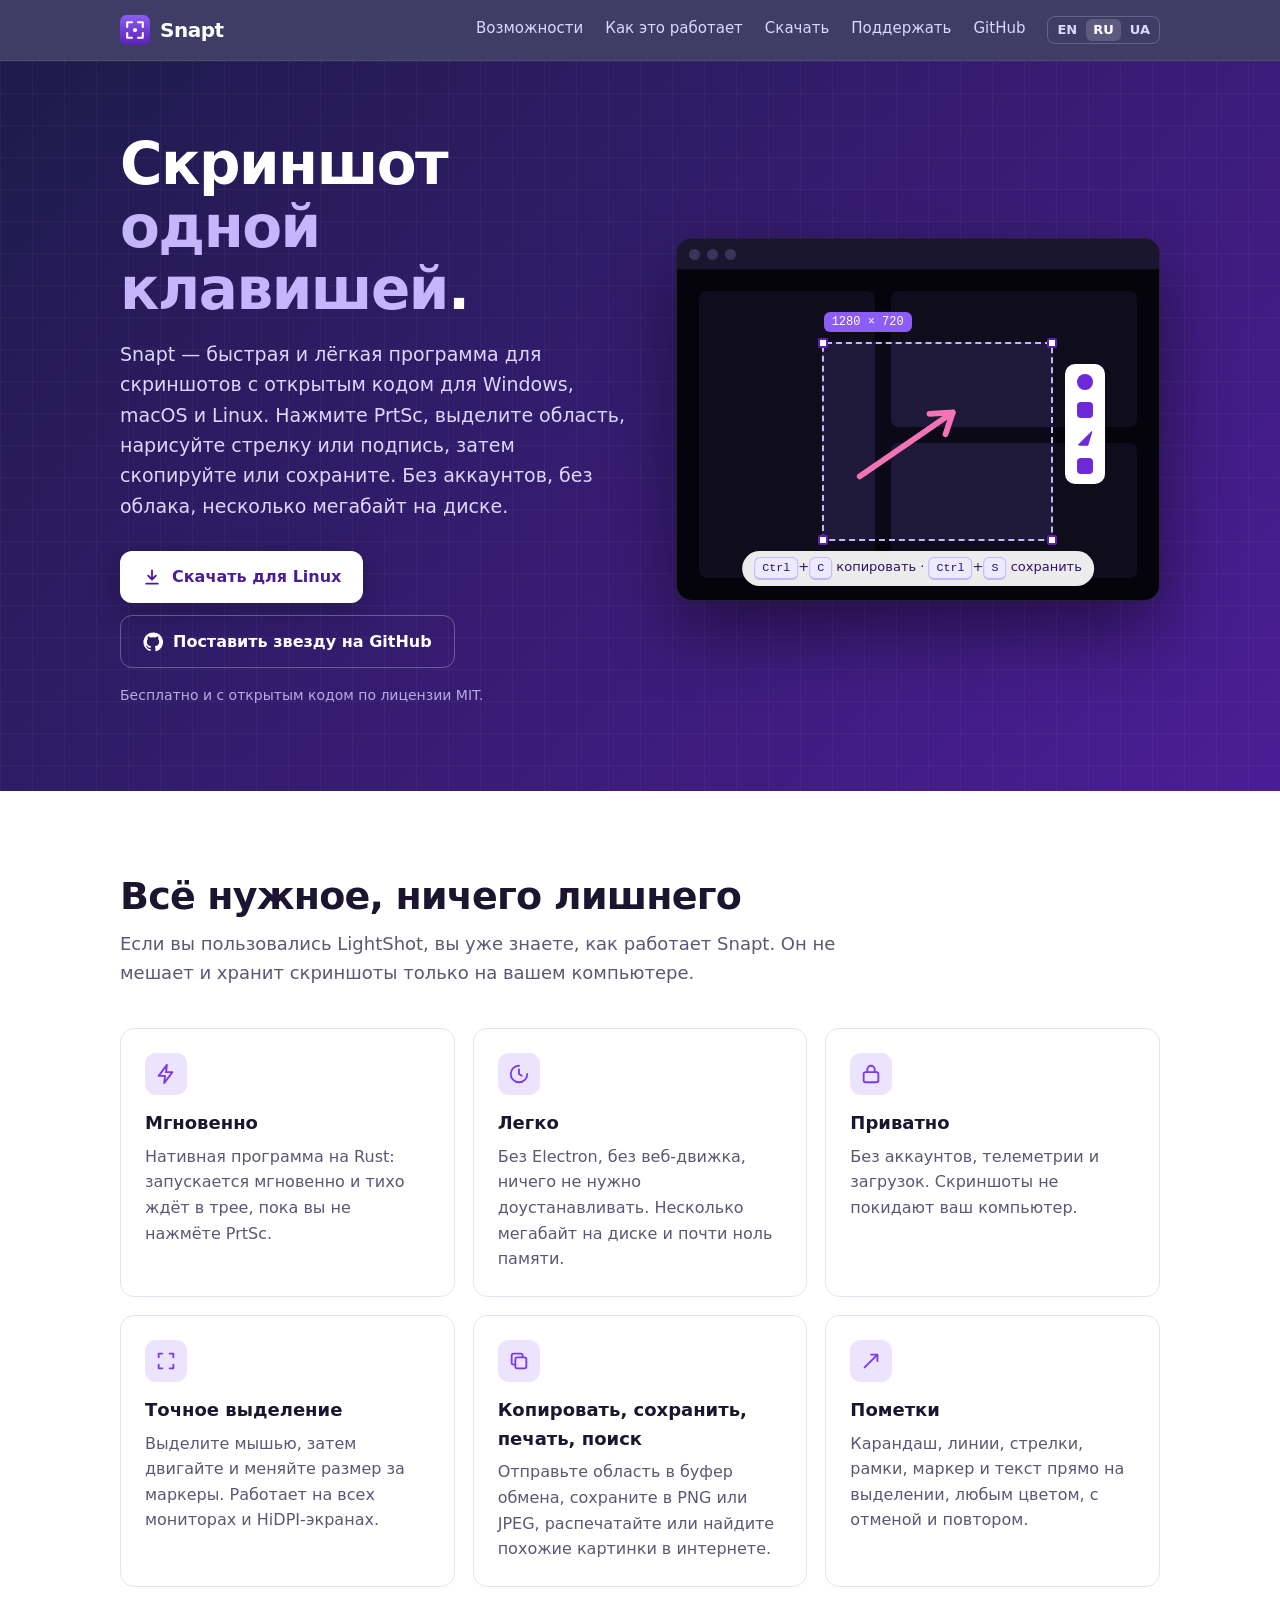
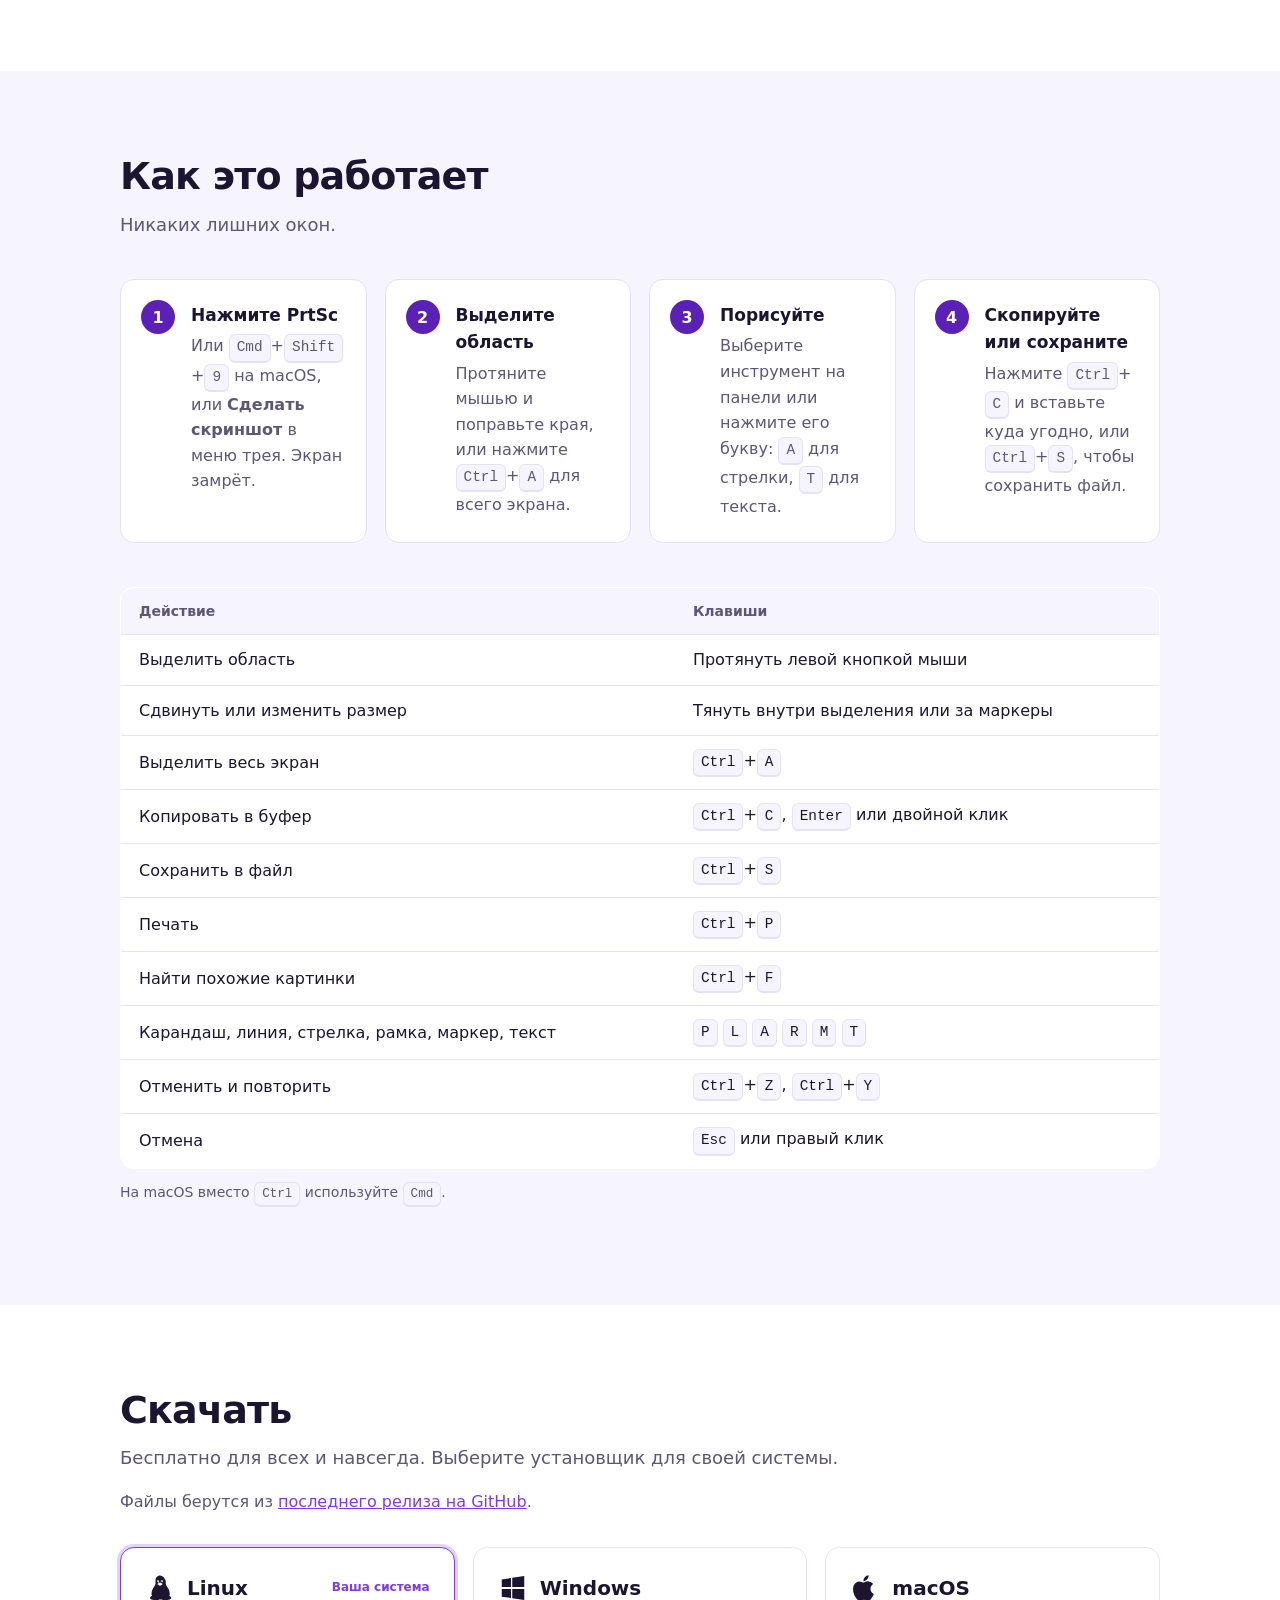
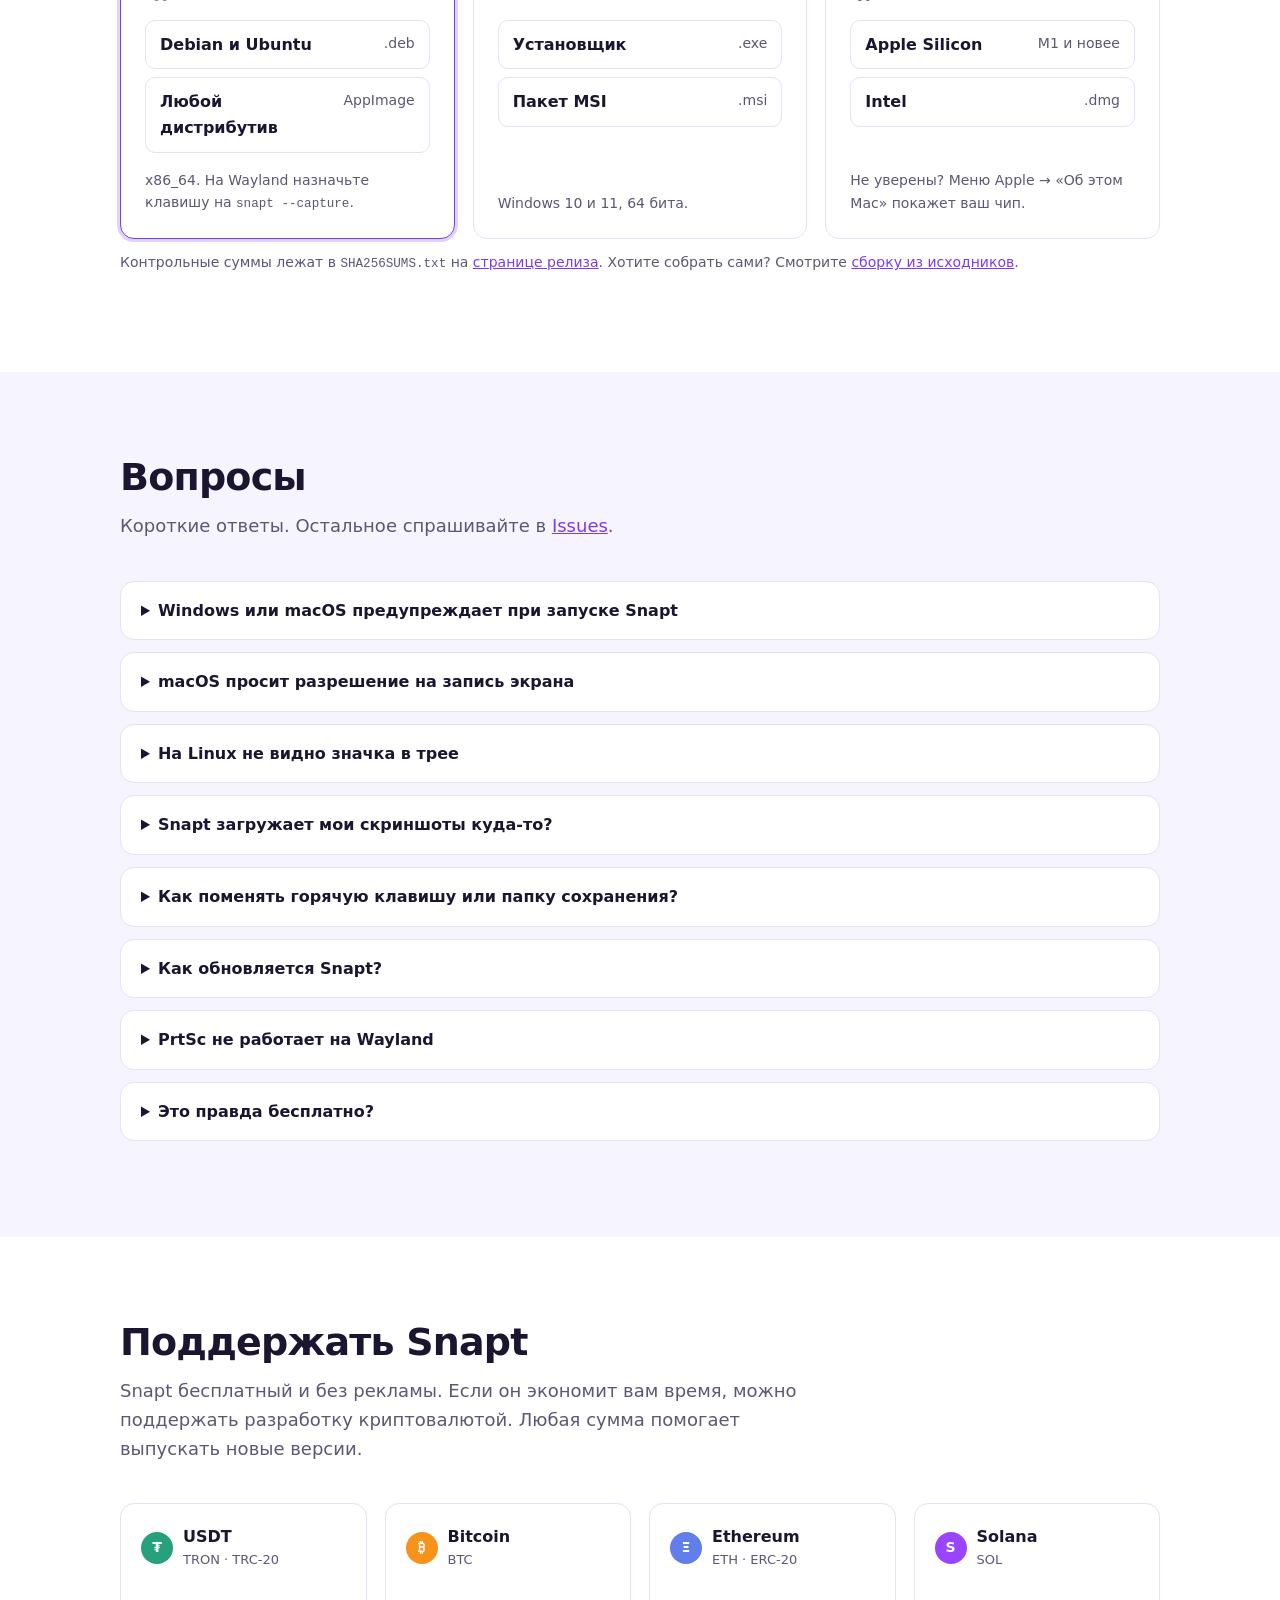
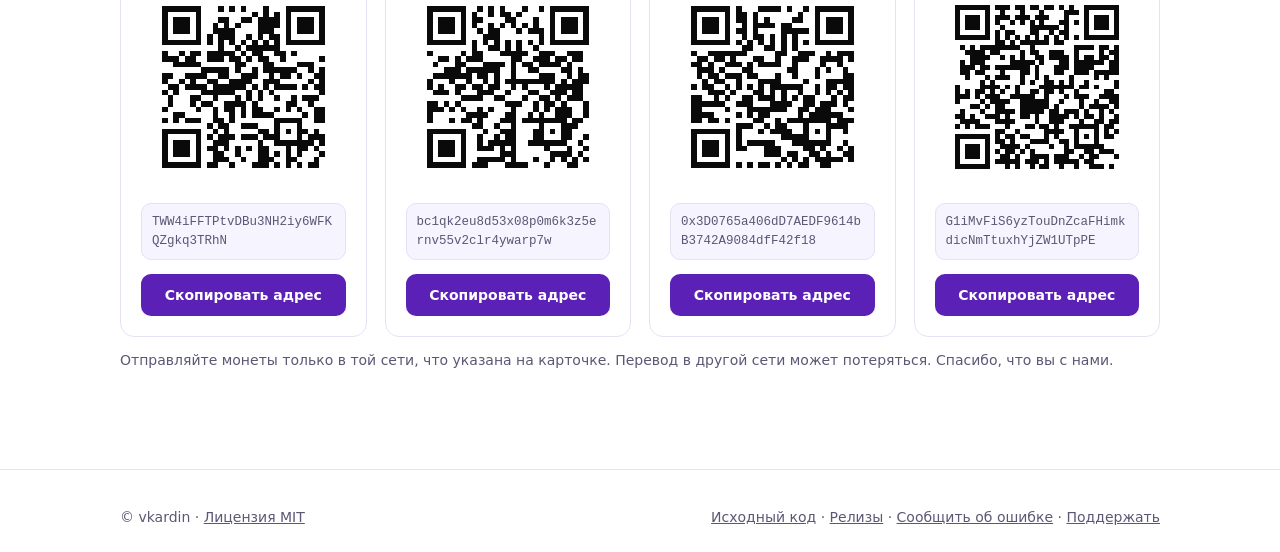
==== commit af5d084c: "Describe the 1.1.0 settings window and updates on the website The privacy answer no longer says Snap" ====
--- a/site/ru/index.html
+++ b/site/ru/index.html
@@ -202,11 +202,15 @@
     </details>
     <details>
       <summary>Snapt загружает мои скриншоты куда-то?</summary>
-      <p>Нет. У Snapt нет серверов, и он не ходит в сеть. Всё остаётся на вашем компьютере.</p>
+      <p>Нет. У Snapt нет своих серверов, и он никуда не отправляет скриншоты. В интернет он ходит только к GitHub раз в день, чтобы проверить, не вышла ли новая версия, и это можно отключить в настройках.</p>
     </details>
     <details>
       <summary>Как поменять горячую клавишу или папку сохранения?</summary>
-      <p>Откройте <b>Настройки</b> в меню трея (в строке меню на macOS). Там можно сменить клавишу, папку и формат (PNG или JPEG), включить сохранение без вопросов и автозапуск вместе с системой.</p>
+      <p>Откройте <b>Настройки</b> в меню трея (в строке меню на macOS) или запустите <code>snapt --settings</code>. В окне настроек можно сменить язык, записать новую горячую клавишу, выбрать папку и формат (PNG или JPEG), включить сохранение без вопросов и автозапуск, а также заменить системный инструмент скриншотов на PrtSc.</p>
+    </details>
+    <details>
+      <summary>Как обновляется Snapt?</summary>
+      <p>Раз в день он проверяет GitHub Releases и предлагает <b>Обновить</b> в трее. Установщик Windows, приложение macOS и AppImage обновляются сами, для <code>.deb</code> откроется страница загрузки. Проверку можно отключить в настройках.</p>
     </details>
     <details>
       <summary>PrtSc не работает на Wayland</summary>
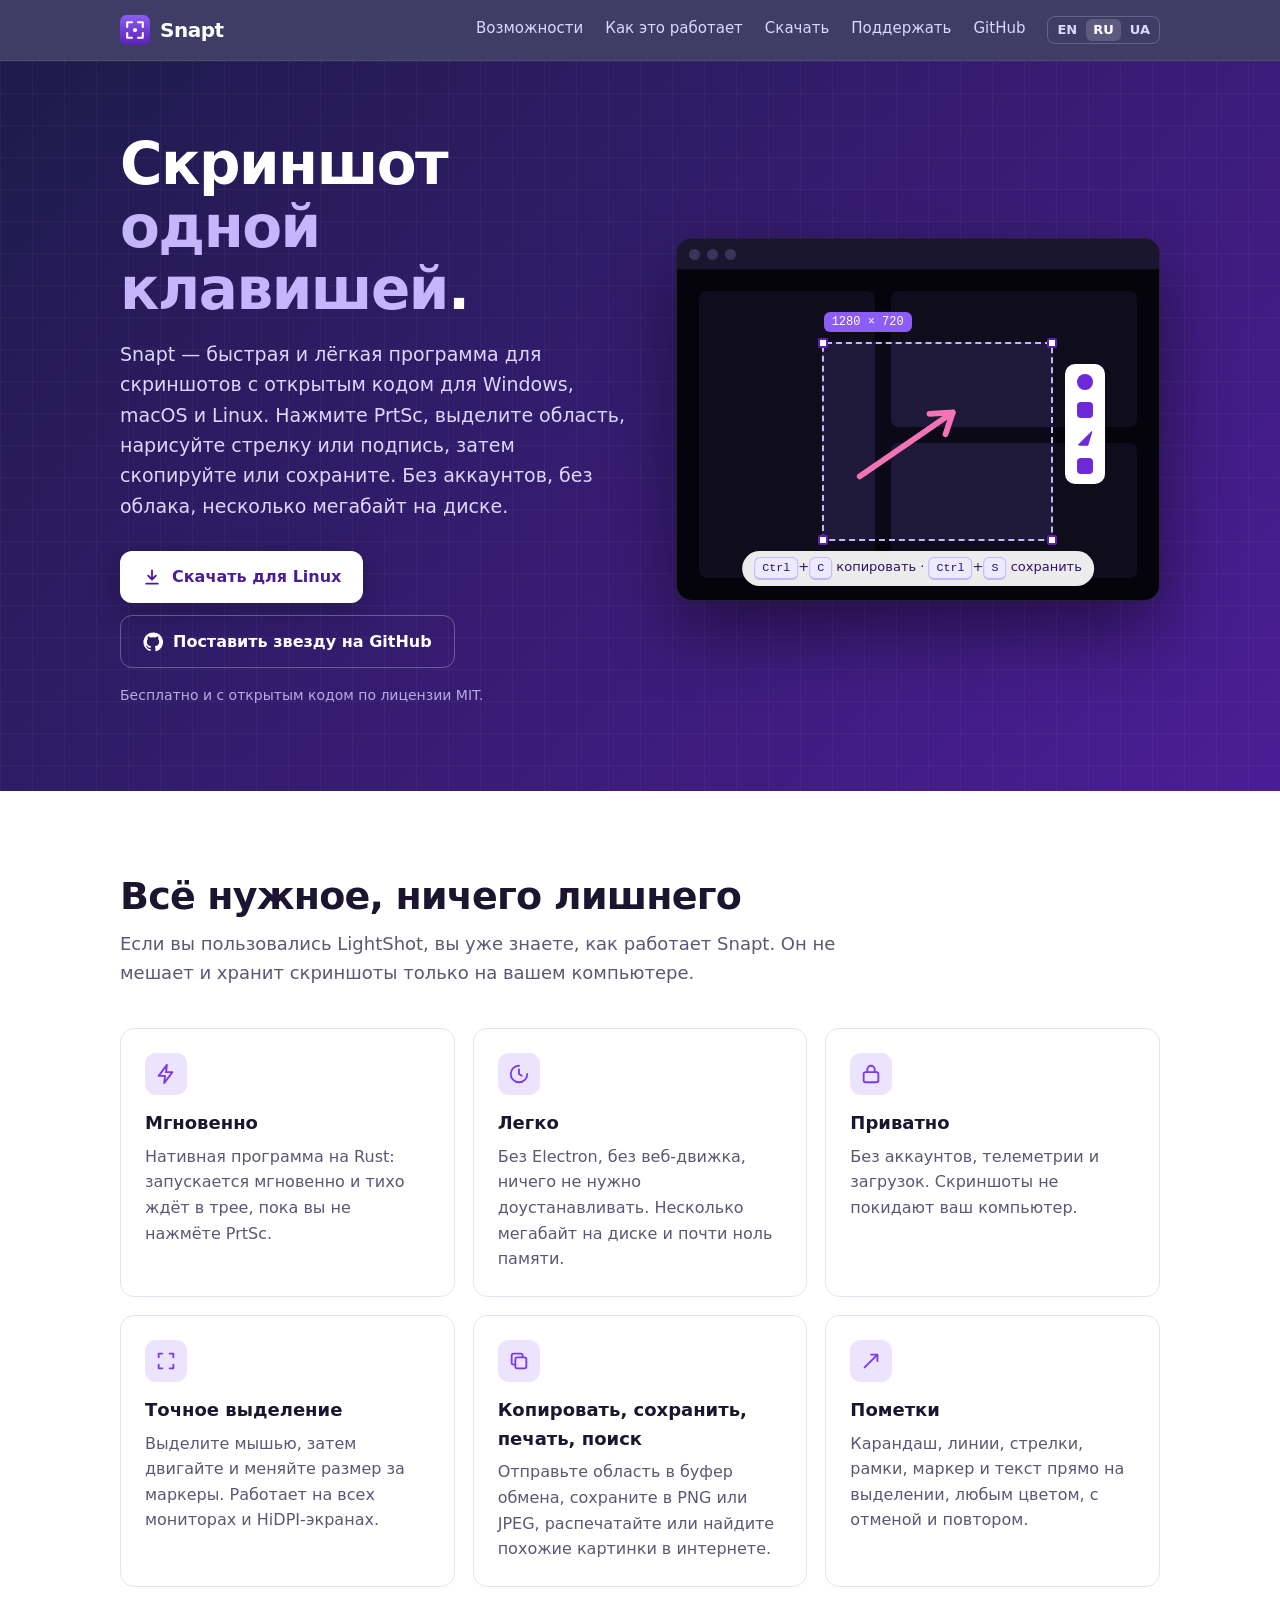
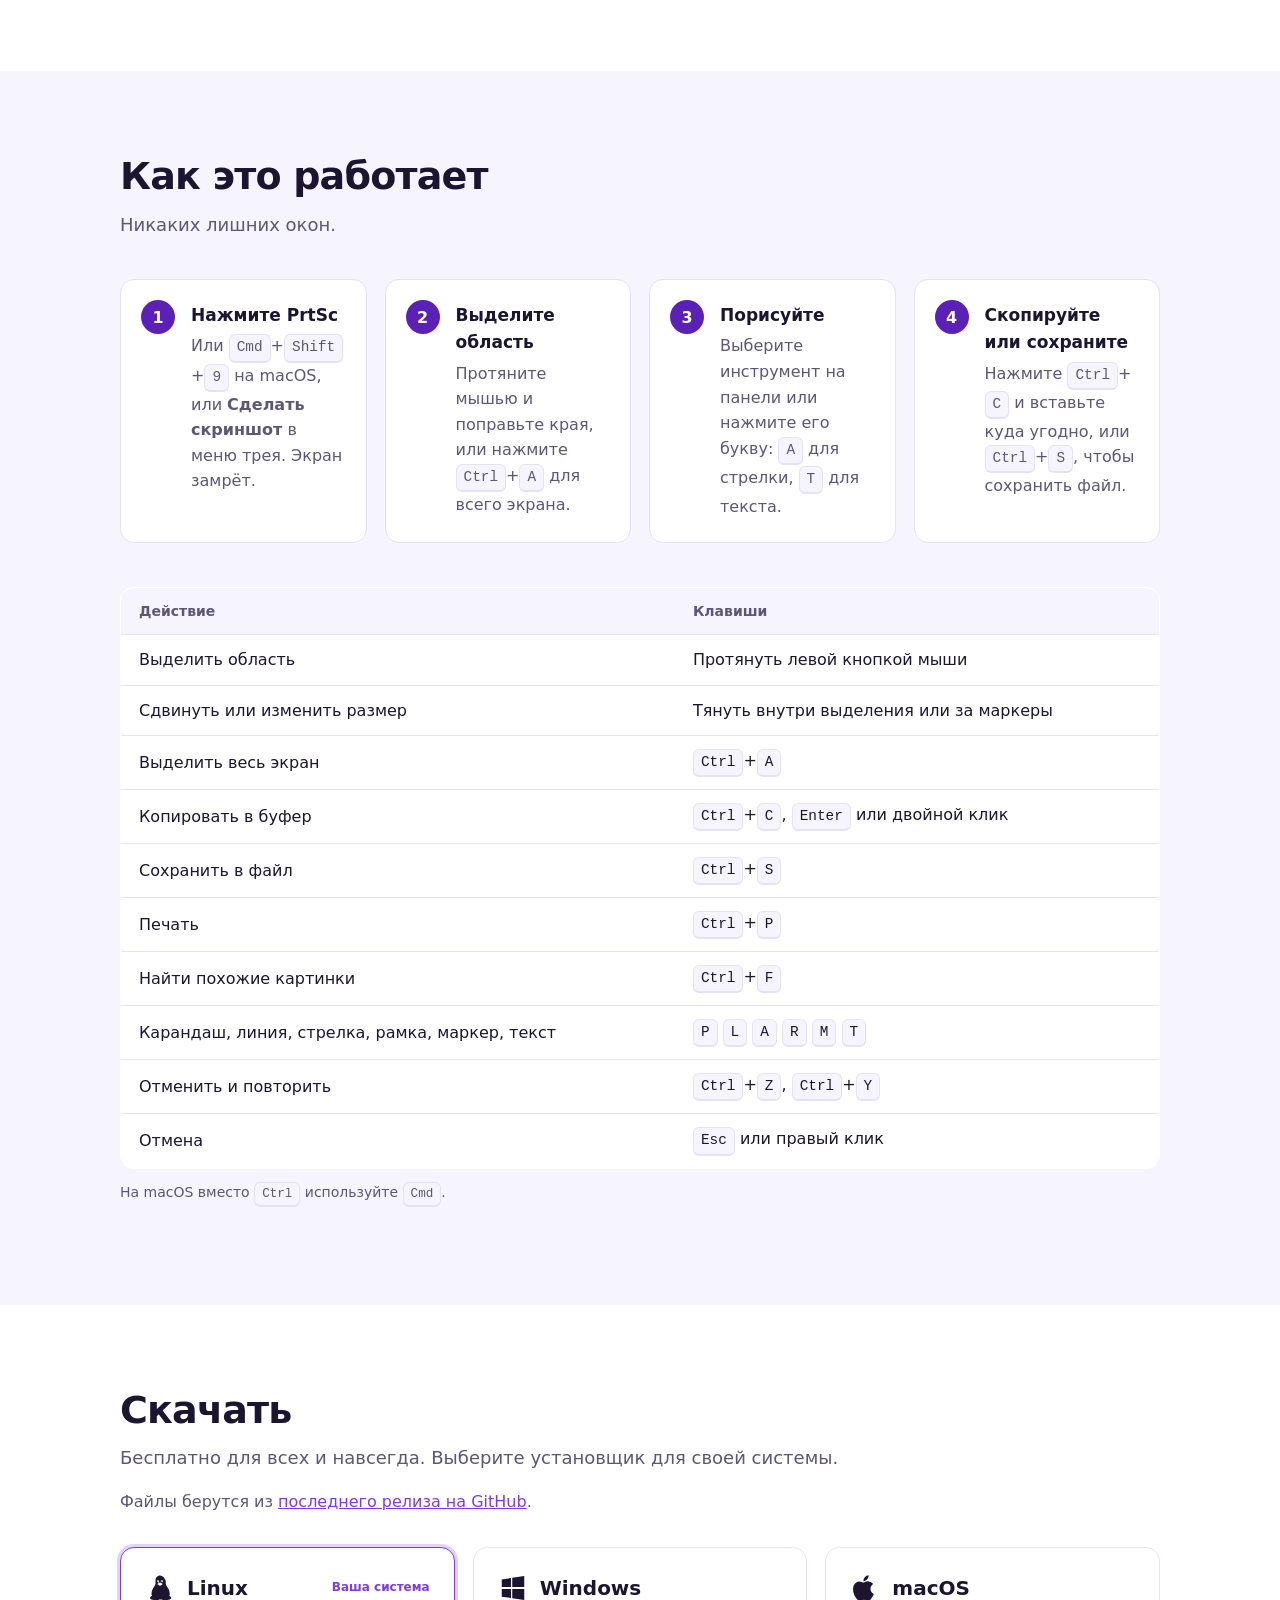
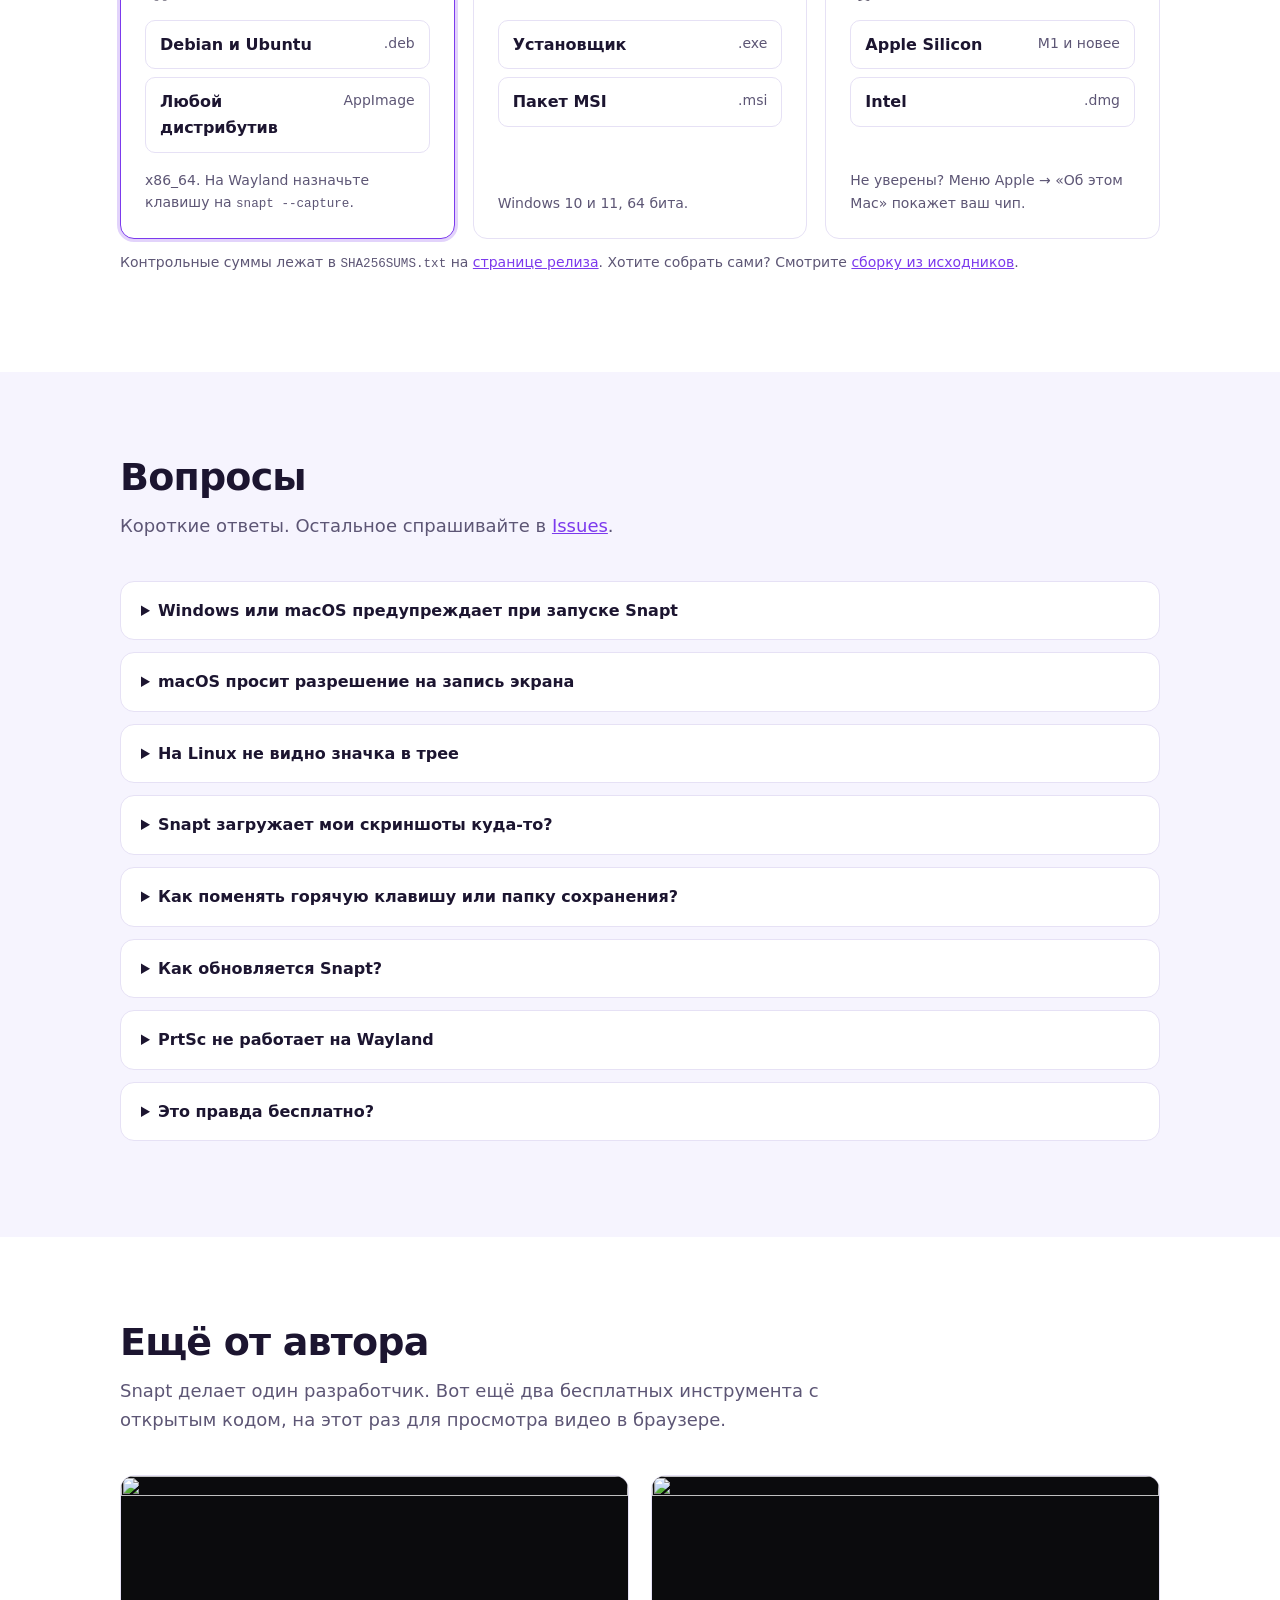
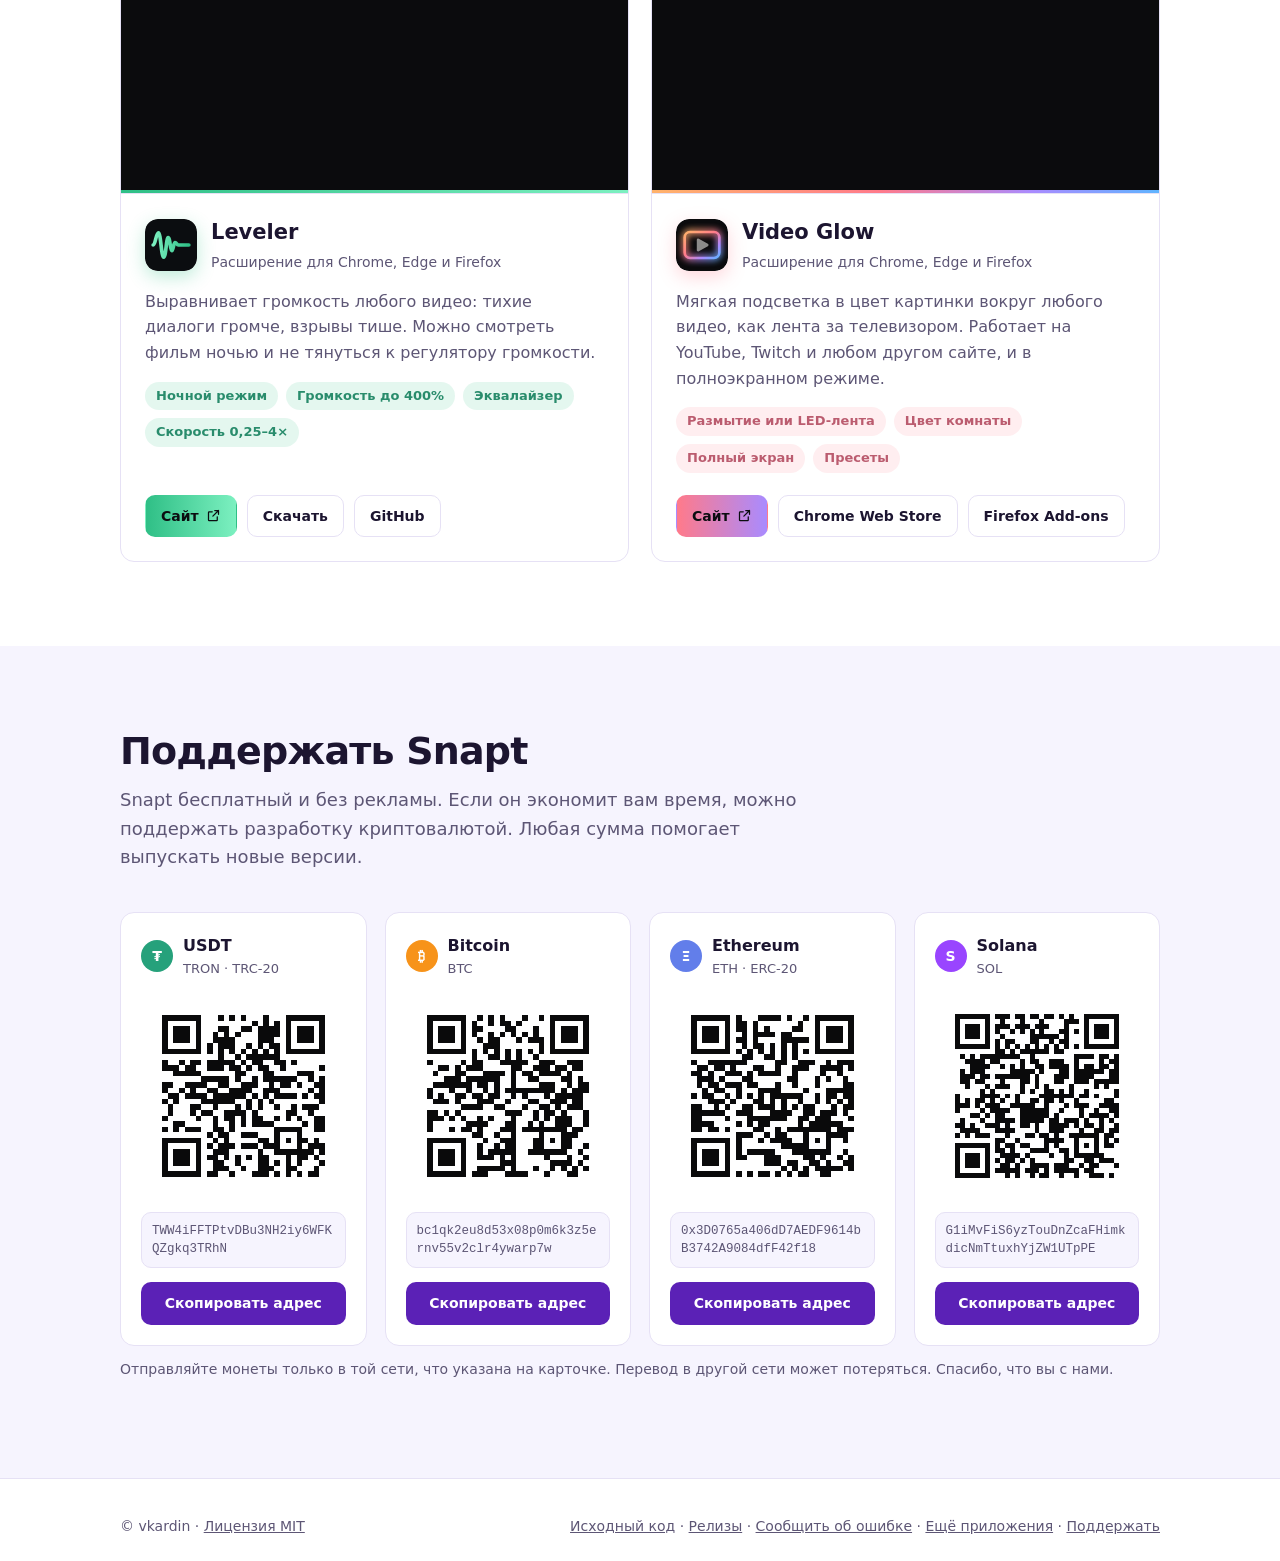
==== commit f7e18e57: "Site: add a More from the author section with Leveler and Video Glow Two cards with the store screen" ====
--- a/site/ru/index.html
+++ b/site/ru/index.html
@@ -222,7 +222,41 @@
     </details>
   </div>
 </section>
-<section id="donate">
+<section id="more">
+  <div class="wrap">
+    <h2>Ещё от автора</h2>
+    <p class="sub">Snapt делает один разработчик. Вот ещё два бесплатных инструмента с открытым кодом, на этот раз для просмотра видео в браузере.</p>
+    <div class="apps">
+      <article class="card app app-leveler">
+        <a class="shot" href="https://vkardin.github.io/leveler/" tabindex="-1" aria-hidden="true"><img src="https://vkardin.github.io/leveler/img/presets-ru.png" alt="" width="1280" height="800" loading="lazy"></a>
+        <div class="app-body">
+          <header><img src="../apps/leveler.svg" alt="" width="52" height="52"><div><h3>Leveler</h3><span>Расширение для Chrome, Edge и Firefox</span></div></header>
+          <p>Выравнивает громкость любого видео: тихие диалоги громче, взрывы тише. Можно смотреть фильм ночью и не тянуться к регулятору громкости.</p>
+          <ul class="chips"><li>Ночной режим</li><li>Громкость до 400%</li><li>Эквалайзер</li><li>Скорость 0,25–4×</li></ul>
+          <div class="app-links">
+          <a class="btn-app primary" href="https://vkardin.github.io/leveler/">Сайт <svg viewBox="0 0 24 24" fill="none" stroke="currentColor" stroke-width="2" stroke-linecap="round" stroke-linejoin="round"><path d="M14 4h6v6M20 4l-9 9M18 14v5a1 1 0 0 1-1 1H5a1 1 0 0 1-1-1V7a1 1 0 0 1 1-1h5"/></svg></a>
+          <a class="btn-app" href="https://github.com/vkardin/leveler/releases">Скачать</a>
+          <a class="btn-app" href="https://github.com/vkardin/leveler">GitHub</a>
+          </div>
+        </div>
+      </article>
+      <article class="card app app-video-glow">
+        <a class="shot" href="https://vkardin.github.io/video-glow/" tabindex="-1" aria-hidden="true"><img src="https://vkardin.github.io/video-glow/img/glow-ru.webp" alt="" width="1280" height="800" loading="lazy"></a>
+        <div class="app-body">
+          <header><img src="../apps/video-glow.svg" alt="" width="52" height="52"><div><h3>Video Glow</h3><span>Расширение для Chrome, Edge и Firefox</span></div></header>
+          <p>Мягкая подсветка в цвет картинки вокруг любого видео, как лента за телевизором. Работает на YouTube, Twitch и любом другом сайте, и в полноэкранном режиме.</p>
+          <ul class="chips"><li>Размытие или LED-лента</li><li>Цвет комнаты</li><li>Полный экран</li><li>Пресеты</li></ul>
+          <div class="app-links">
+          <a class="btn-app primary" href="https://vkardin.github.io/video-glow/">Сайт <svg viewBox="0 0 24 24" fill="none" stroke="currentColor" stroke-width="2" stroke-linecap="round" stroke-linejoin="round"><path d="M14 4h6v6M20 4l-9 9M18 14v5a1 1 0 0 1-1 1H5a1 1 0 0 1-1-1V7a1 1 0 0 1 1-1h5"/></svg></a>
+          <a class="btn-app" href="https://chromewebstore.google.com/detail/bjgbalkabocifimhnhbcnomeknpbhkea">Chrome Web Store</a>
+          <a class="btn-app" href="https://addons.mozilla.org/firefox/addon/video-glow/">Firefox Add-ons</a>
+          </div>
+        </div>
+      </article>
+    </div>
+  </div>
+</section>
+<section id="donate" class="soft">
   <div class="wrap">
     <h2>Поддержать Snapt</h2>
     <p class="sub">Snapt бесплатный и без рекламы. Если он экономит вам время, можно поддержать разработку криптовалютой. Любая сумма помогает выпускать новые версии.</p>
@@ -235,7 +269,7 @@
 <footer>
   <div class="wrap">
     <span>© vkardin · <a href="https://github.com/vkardin/snapt/blob/main/LICENSE">Лицензия MIT</a></span>
-    <span><a href="https://github.com/vkardin/snapt">Исходный код</a> · <a href="https://github.com/vkardin/snapt/releases">Релизы</a> · <a href="https://github.com/vkardin/snapt/issues">Сообщить об ошибке</a> · <a href="#donate">Поддержать</a></span>
+    <span><a href="https://github.com/vkardin/snapt">Исходный код</a> · <a href="https://github.com/vkardin/snapt/releases">Релизы</a> · <a href="https://github.com/vkardin/snapt/issues">Сообщить об ошибке</a> · <a href="#more">Ещё приложения</a> · <a href="#donate">Поддержать</a></span>
   </div>
 </footer>
 
--- a/site/style.css
+++ b/site/style.css
@@ -181,3 +181,29 @@
 footer { padding: 36px 0; border-top: 1px solid var(--line); color: var(--muted); font-size: 14px; }
 footer .wrap { display: flex; flex-wrap: wrap; gap: 16px; justify-content: space-between; }
 footer a { color: var(--muted); }
+
+/* More from the author */
+.apps { display: grid; grid-template-columns: repeat(2, 1fr); gap: 22px; }
+@media (max-width: 820px) { .apps { grid-template-columns: 1fr; } }
+.app { --a: #2fbf86; --b: #7cf0c0; padding: 0; overflow: hidden; display: flex; flex-direction: column; transition: transform .15s, box-shadow .15s, border-color .15s; }
+.app-video-glow { --a: #ff7a8a; --b: #a98bff; }
+.app:hover { transform: translateY(-3px); border-color: color-mix(in srgb, var(--a) 45%, var(--line)); box-shadow: 0 18px 44px color-mix(in srgb, var(--a) 18%, transparent); }
+.app .shot { display: block; position: relative; background: #0b0b0d; border-bottom: 1px solid var(--line); }
+.app .shot::after { content: ""; position: absolute; inset: auto 0 0; height: 3px; background: linear-gradient(90deg, var(--a), var(--b)); }
+.app-video-glow .shot::after { background: linear-gradient(90deg, #ffb36b, #ff7a8a 45%, #a98bff 75%, #5fb4ff); }
+.app .shot img { display: block; width: 100%; height: auto; aspect-ratio: 16 / 10; }
+.app-body { padding: 22px 24px 24px; display: flex; flex-direction: column; flex: 1; }
+.app header { display: flex; align-items: center; gap: 14px; }
+.app header img { width: 52px; height: 52px; border-radius: 13px; flex: none; box-shadow: 0 6px 18px color-mix(in srgb, var(--a) 30%, transparent); }
+.app header h3 { margin: 0; font-size: 21px; }
+.app header span { color: var(--muted); font-size: 14px; }
+.app p { margin: 14px 0 16px; }
+.chips { list-style: none; margin: 0 0 22px; padding: 0; display: flex; flex-wrap: wrap; gap: 8px; }
+.chips li { font-size: 13px; font-weight: 600; padding: 4px 11px; border-radius: 999px; background: color-mix(in srgb, var(--a) 13%, transparent); color: color-mix(in srgb, var(--a) 70%, var(--text)); }
+.app-links { margin-top: auto; display: flex; flex-wrap: wrap; gap: 10px; }
+.btn-app { display: inline-flex; align-items: center; gap: 7px; padding: 9px 15px; border-radius: 10px; border: 1px solid var(--line); color: var(--text); text-decoration: none; font-weight: 600; font-size: 14px; }
+.btn-app:hover { border-color: var(--a); }
+.btn-app svg { width: 15px; height: 15px; }
+.btn-app.primary { border-color: transparent; color: #0b0d10; background: linear-gradient(90deg, var(--a), var(--b)); }
+.btn-app.primary:hover { filter: brightness(1.06); }
+@media (prefers-reduced-motion: reduce) { .app { transition: none; } .app:hover { transform: none; } }
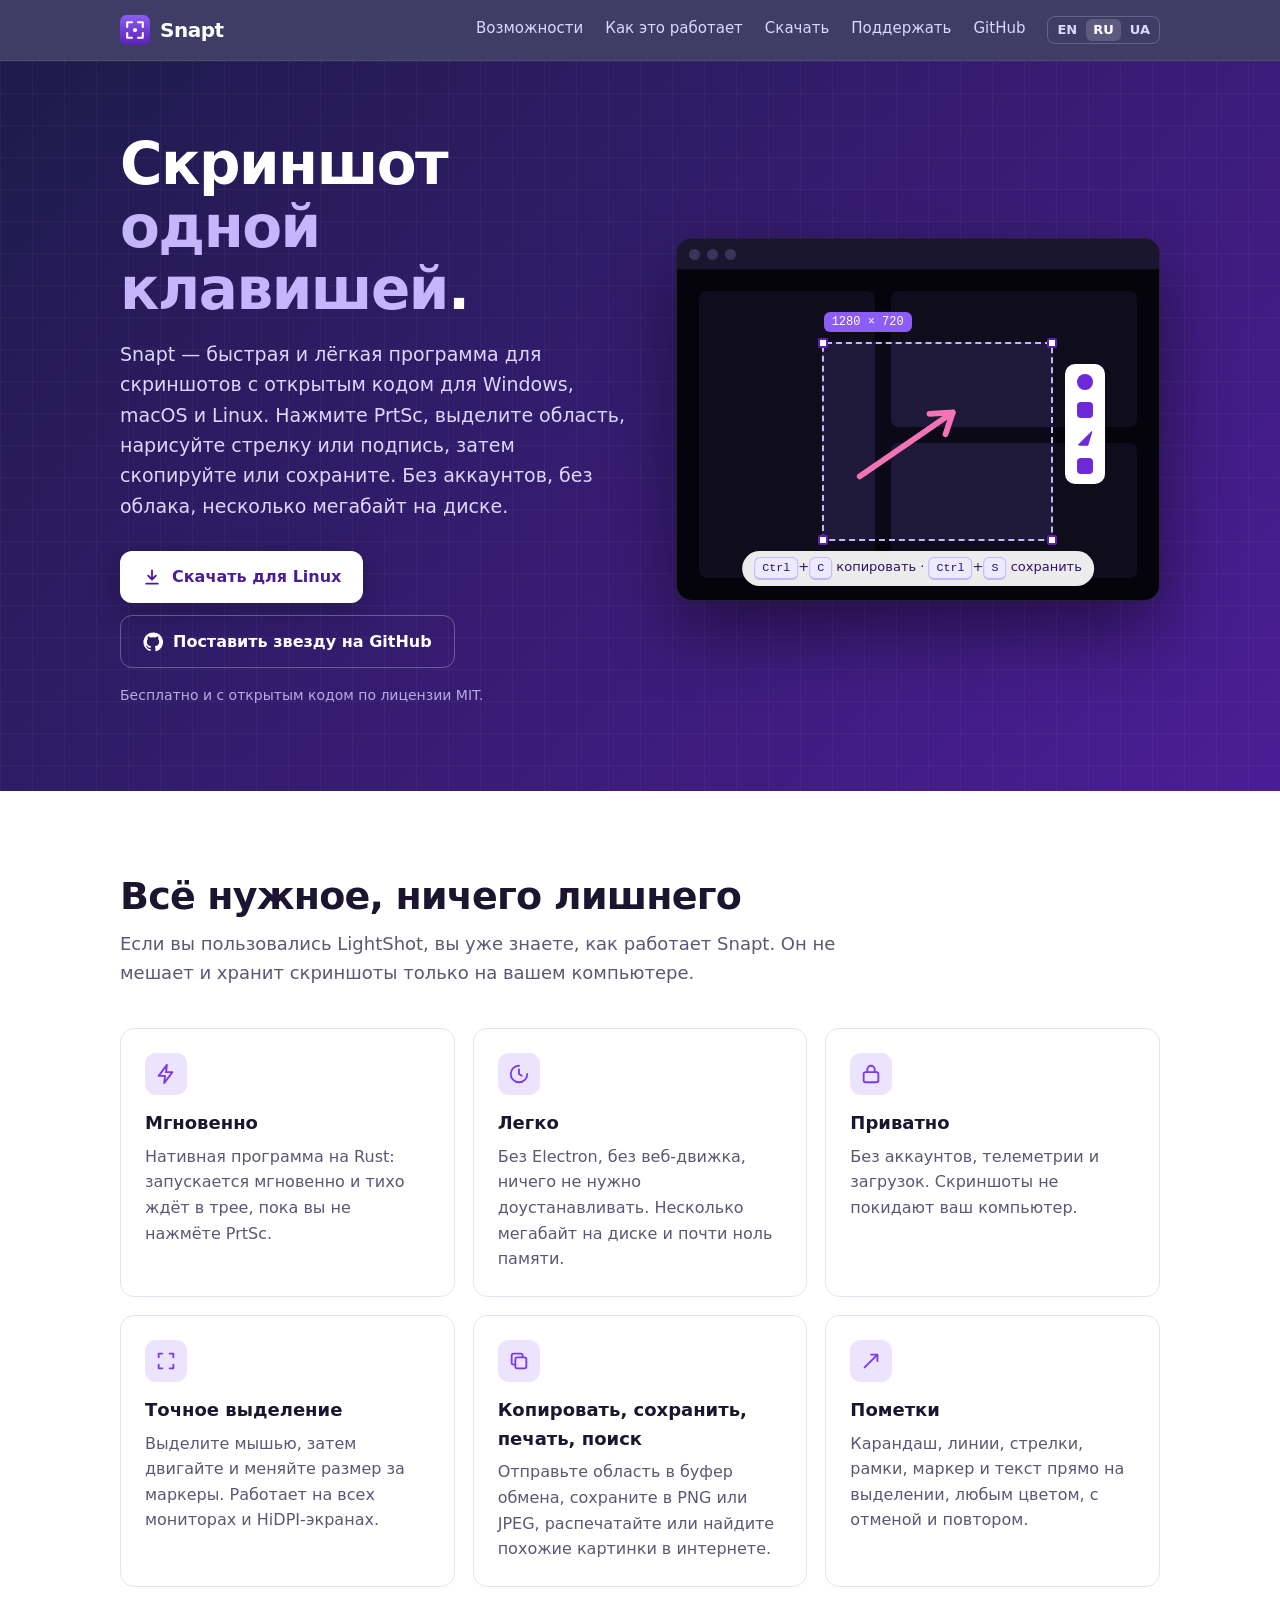
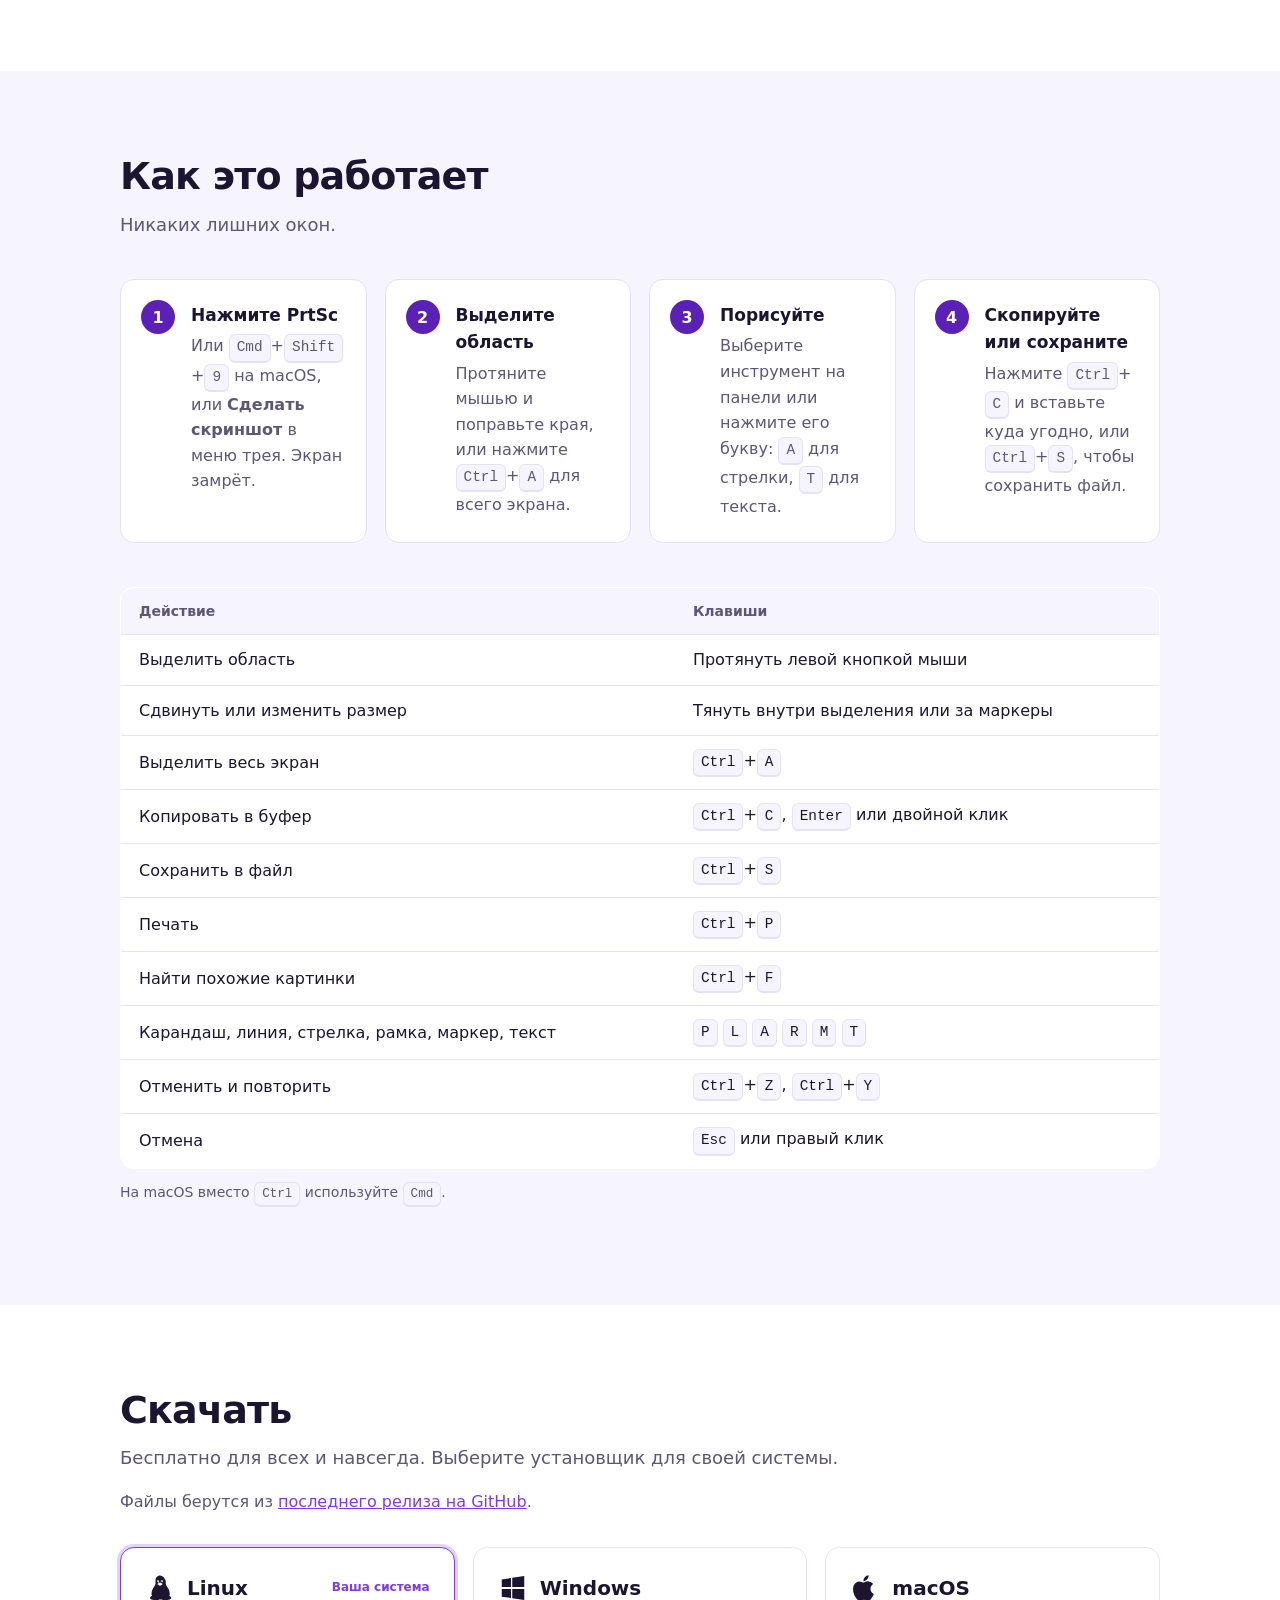
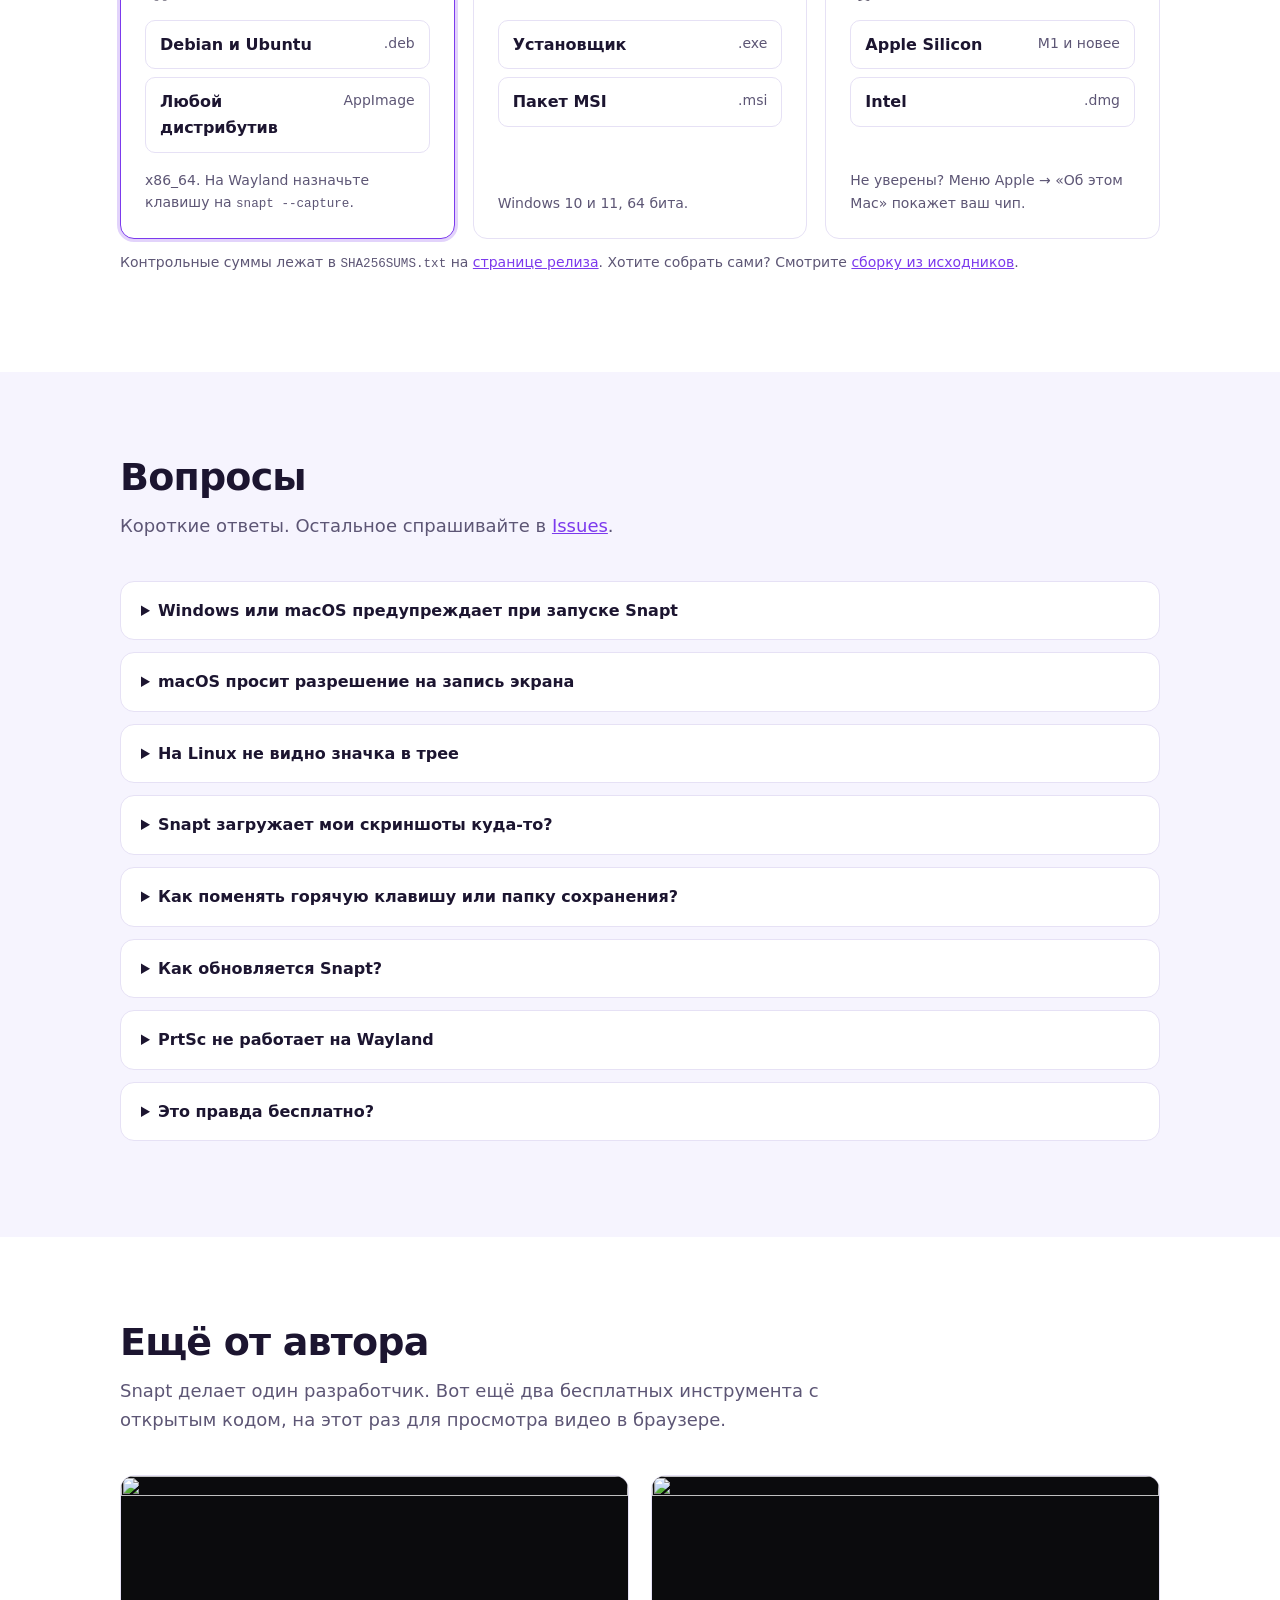
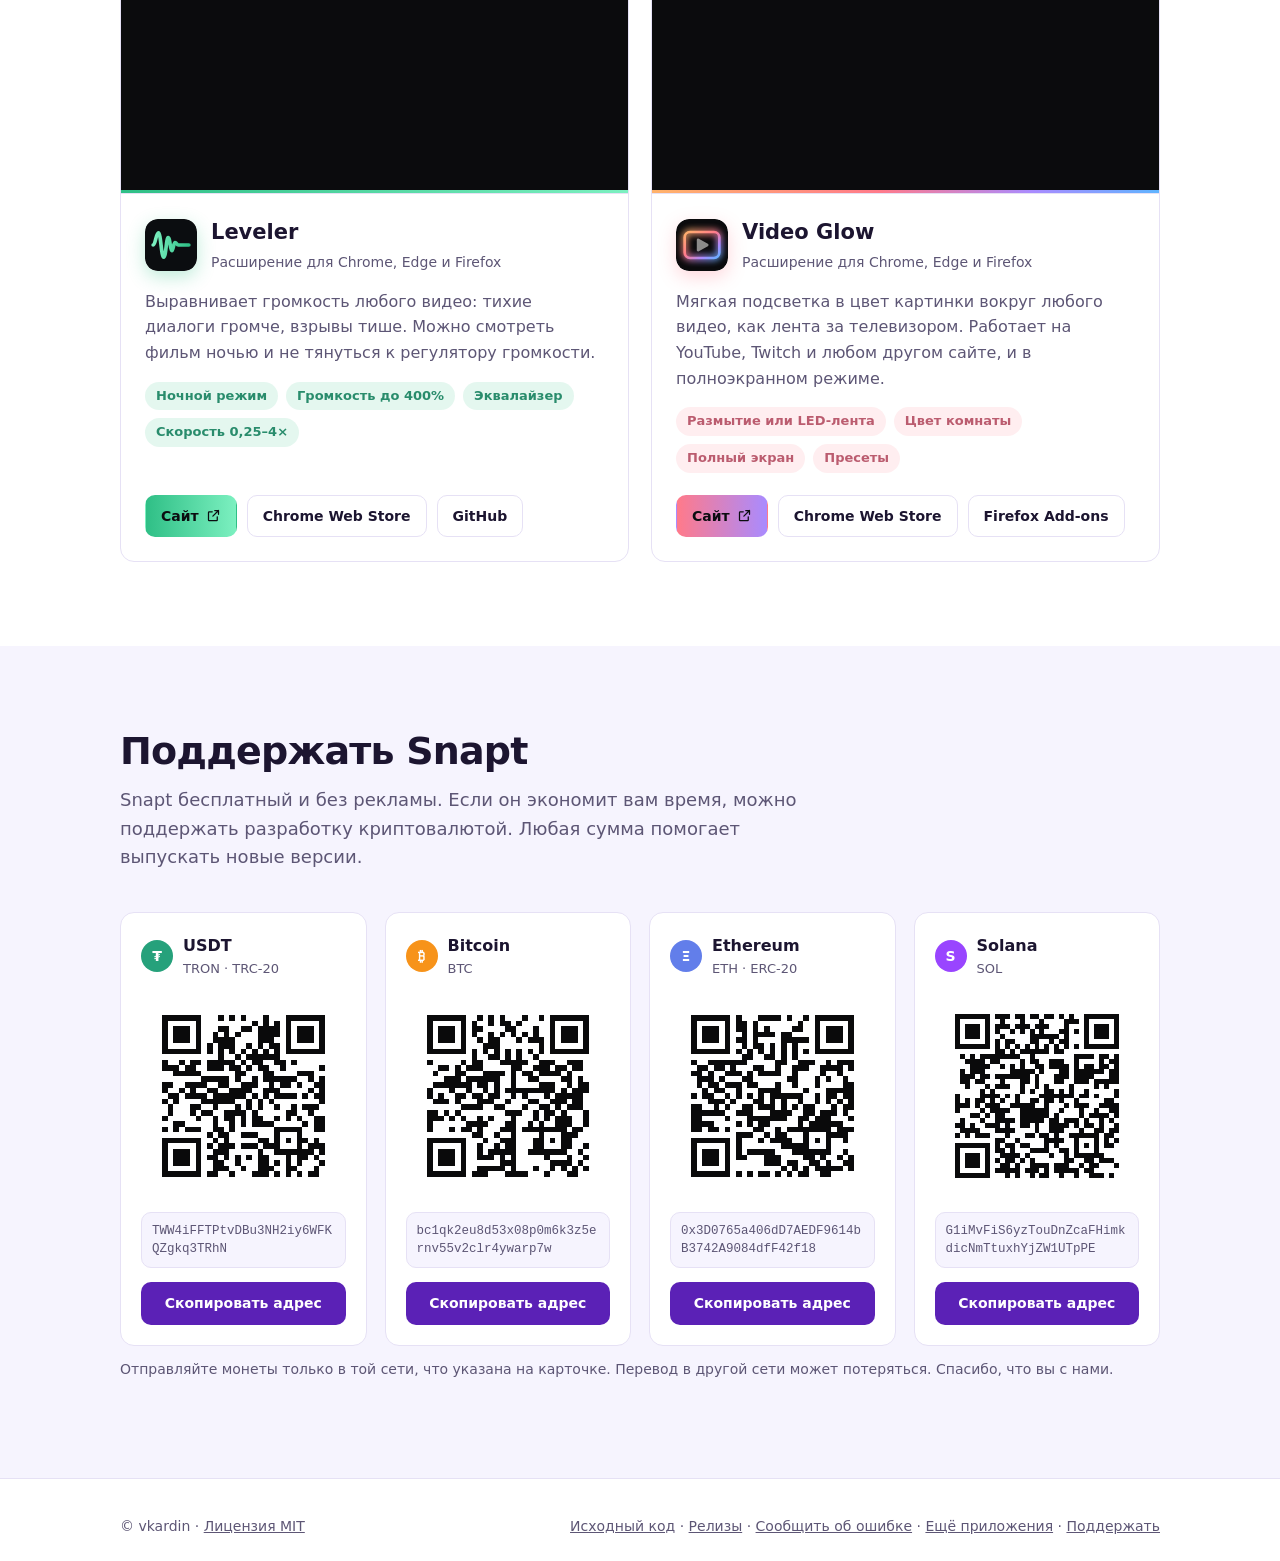
==== commit 6e20069c: "Link Leveler to the Chrome Web Store" ====
--- a/site/ru/index.html
+++ b/site/ru/index.html
@@ -235,7 +235,7 @@
           <ul class="chips"><li>Ночной режим</li><li>Громкость до 400%</li><li>Эквалайзер</li><li>Скорость 0,25–4×</li></ul>
           <div class="app-links">
           <a class="btn-app primary" href="https://vkardin.github.io/leveler/">Сайт <svg viewBox="0 0 24 24" fill="none" stroke="currentColor" stroke-width="2" stroke-linecap="round" stroke-linejoin="round"><path d="M14 4h6v6M20 4l-9 9M18 14v5a1 1 0 0 1-1 1H5a1 1 0 0 1-1-1V7a1 1 0 0 1 1-1h5"/></svg></a>
-          <a class="btn-app" href="https://github.com/vkardin/leveler/releases">Скачать</a>
+          <a class="btn-app" href="https://chromewebstore.google.com/detail/phbjpipnbhffcegccfbbfabbhmgaelko">Chrome Web Store</a>
           <a class="btn-app" href="https://github.com/vkardin/leveler">GitHub</a>
           </div>
         </div>
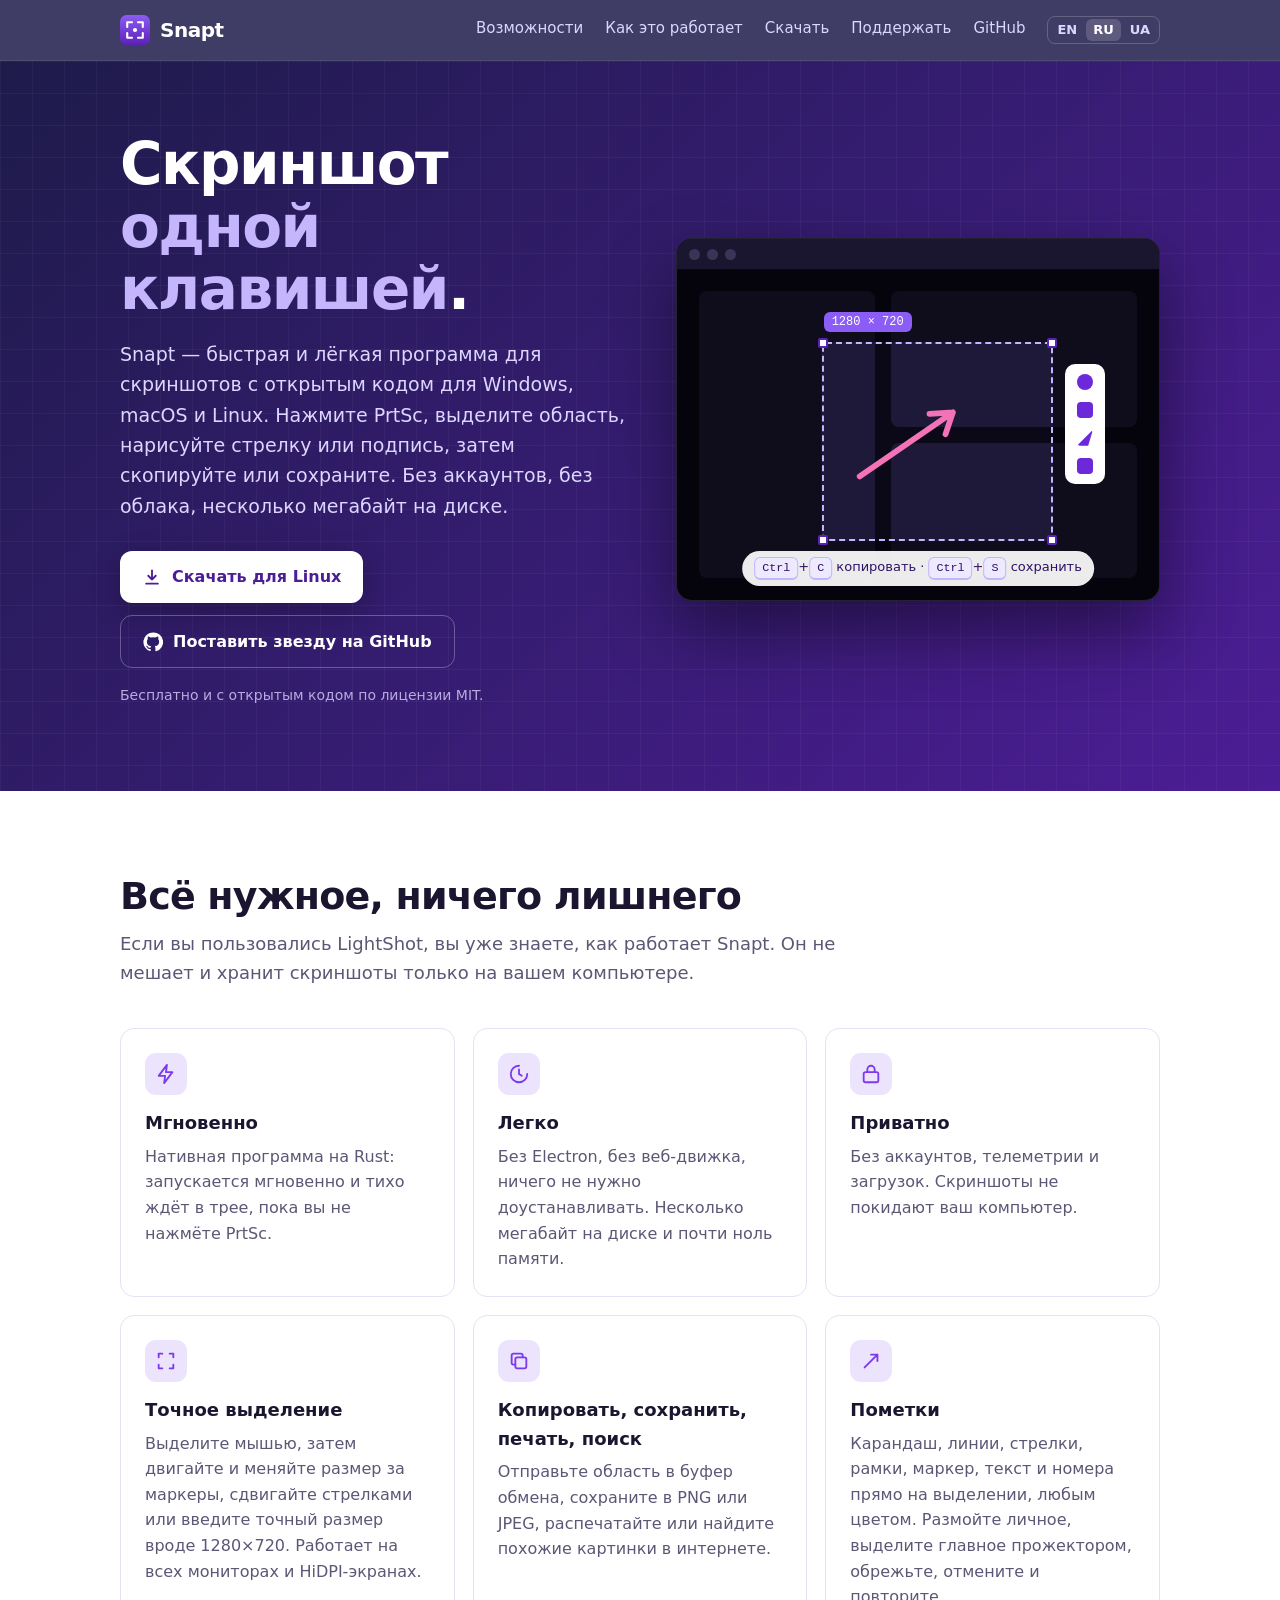
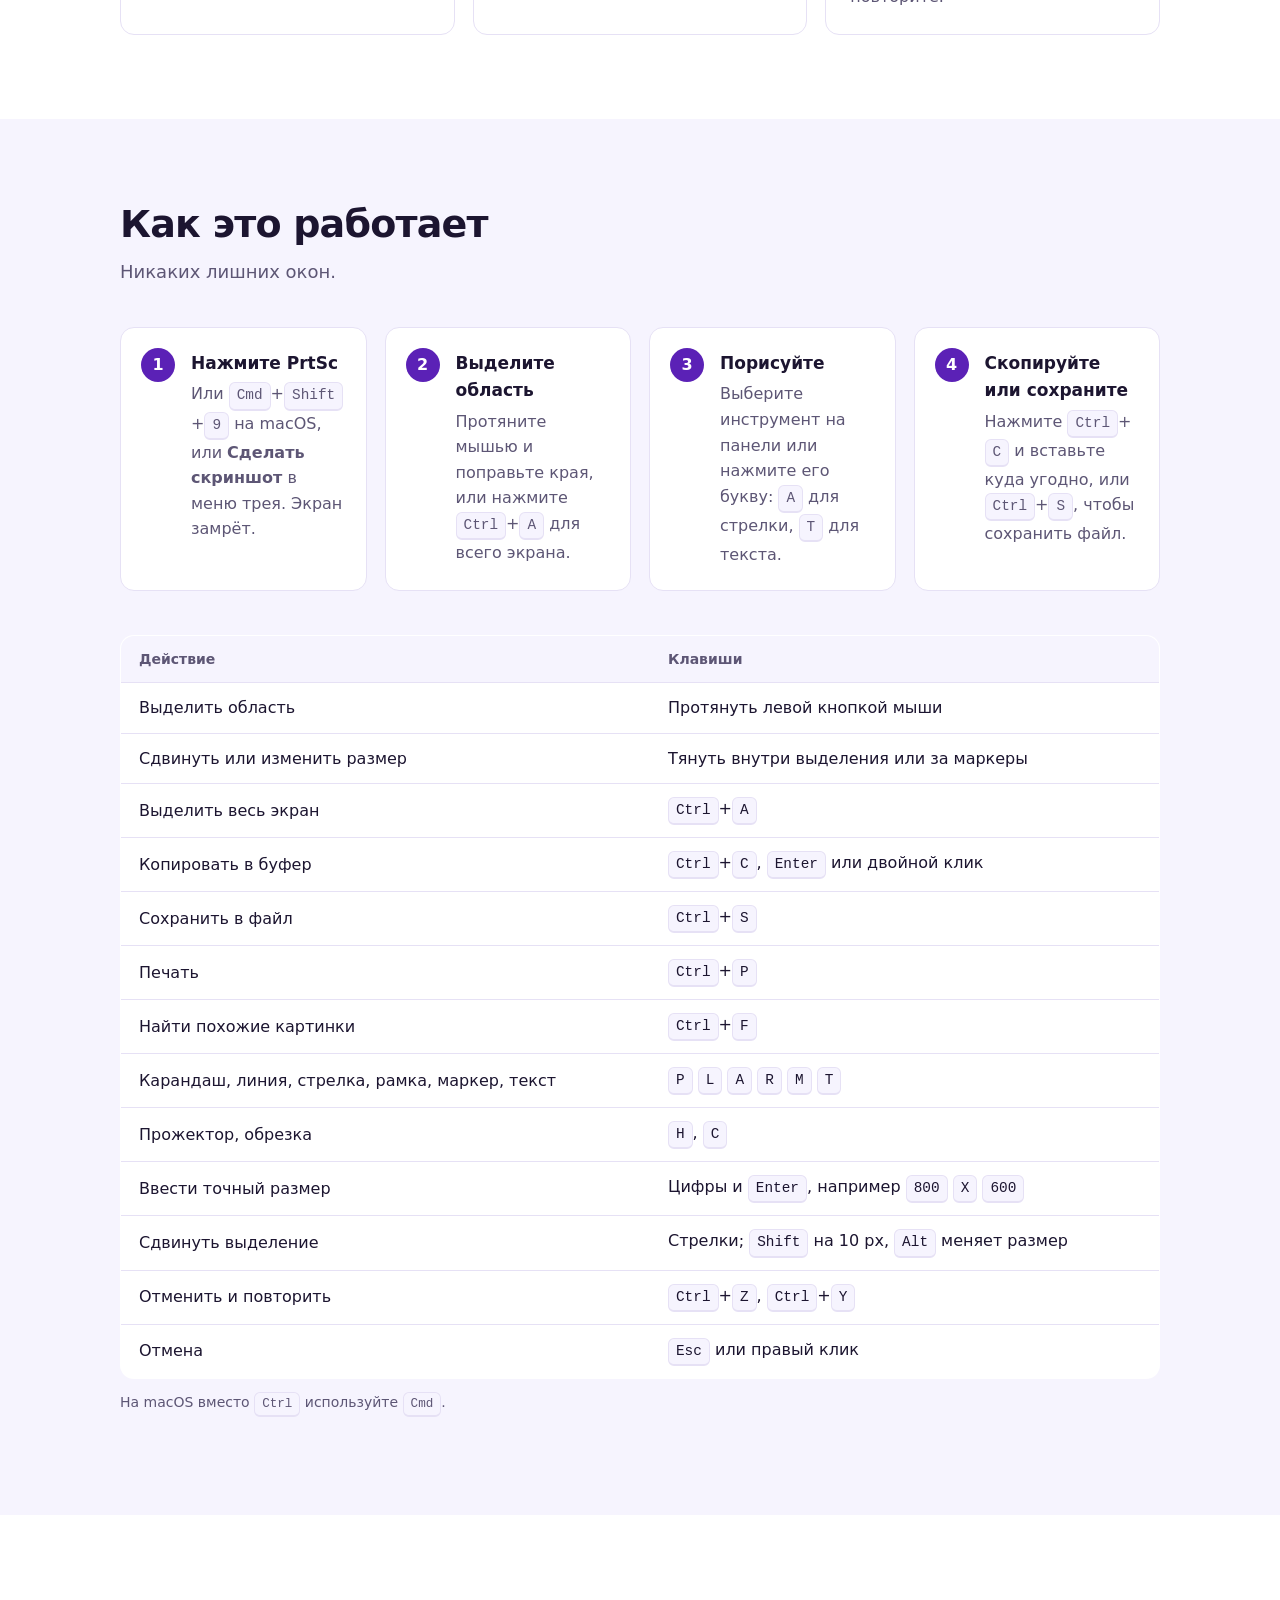
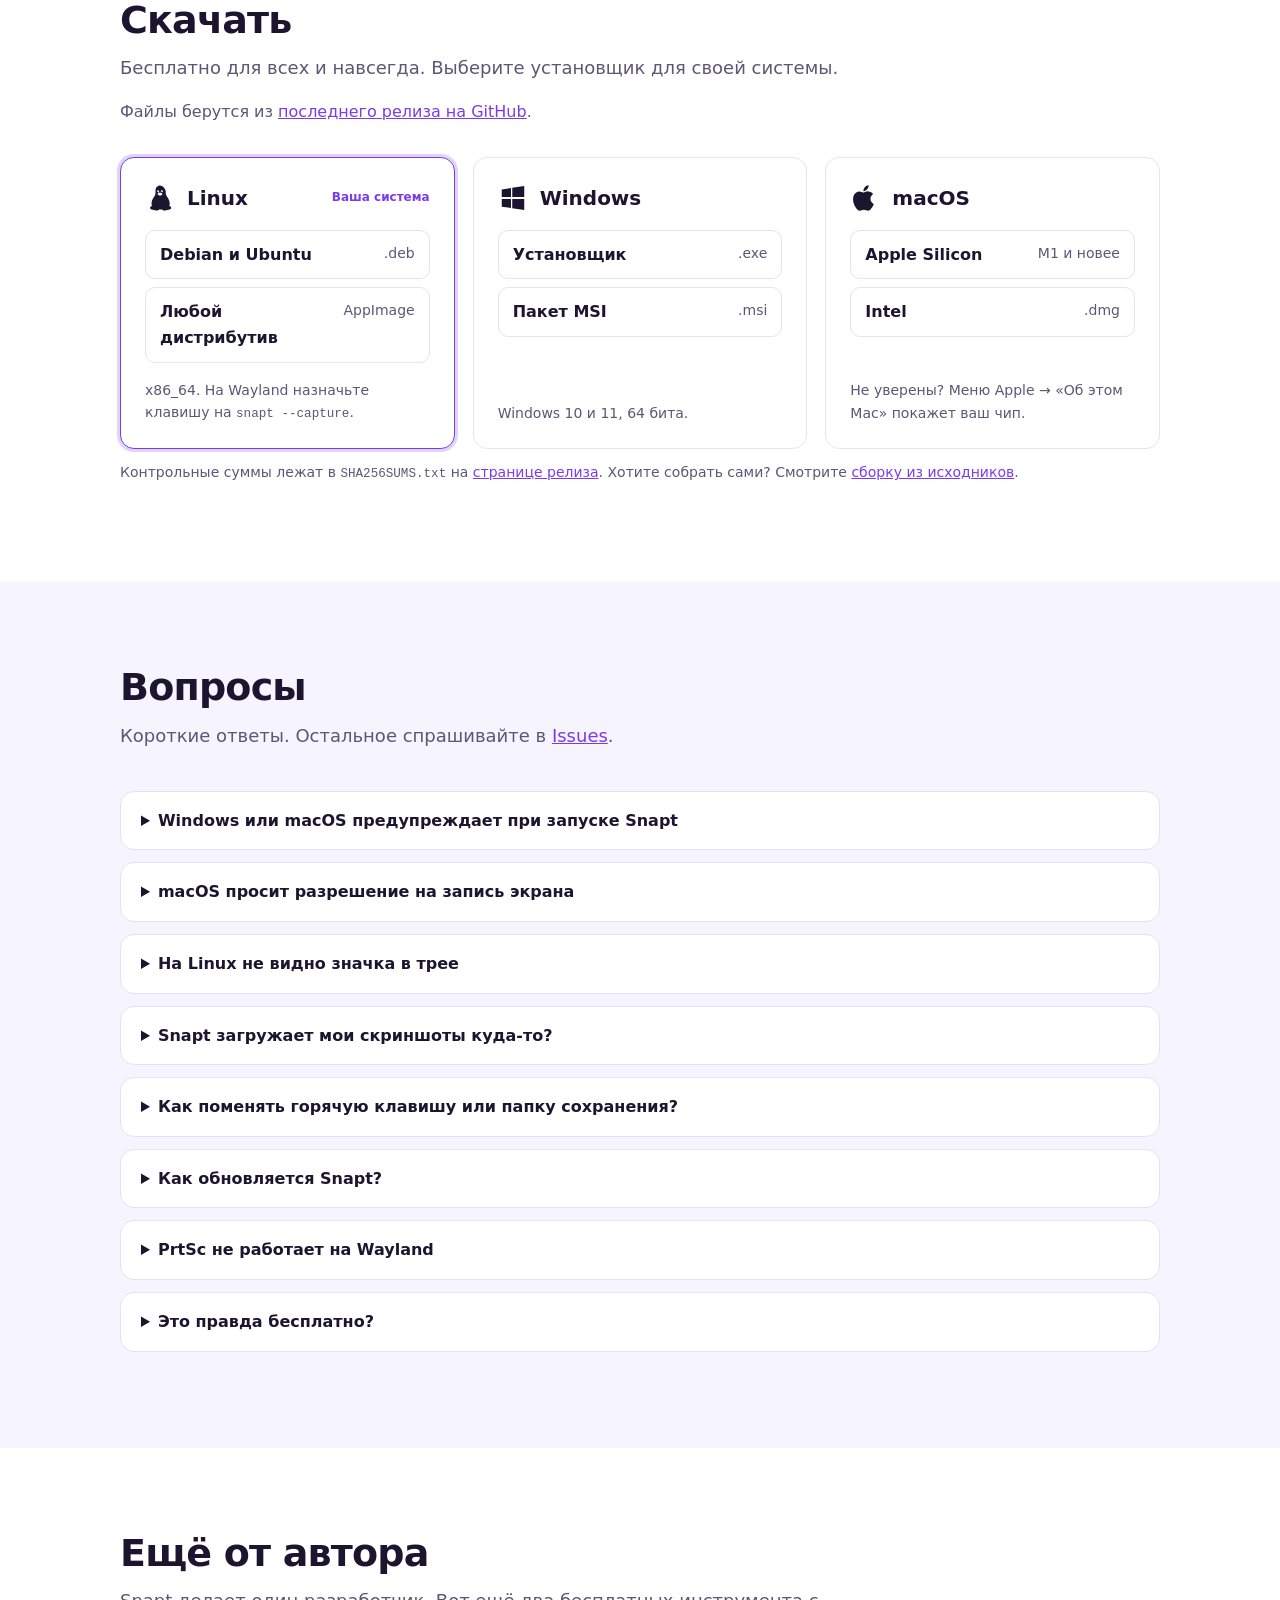
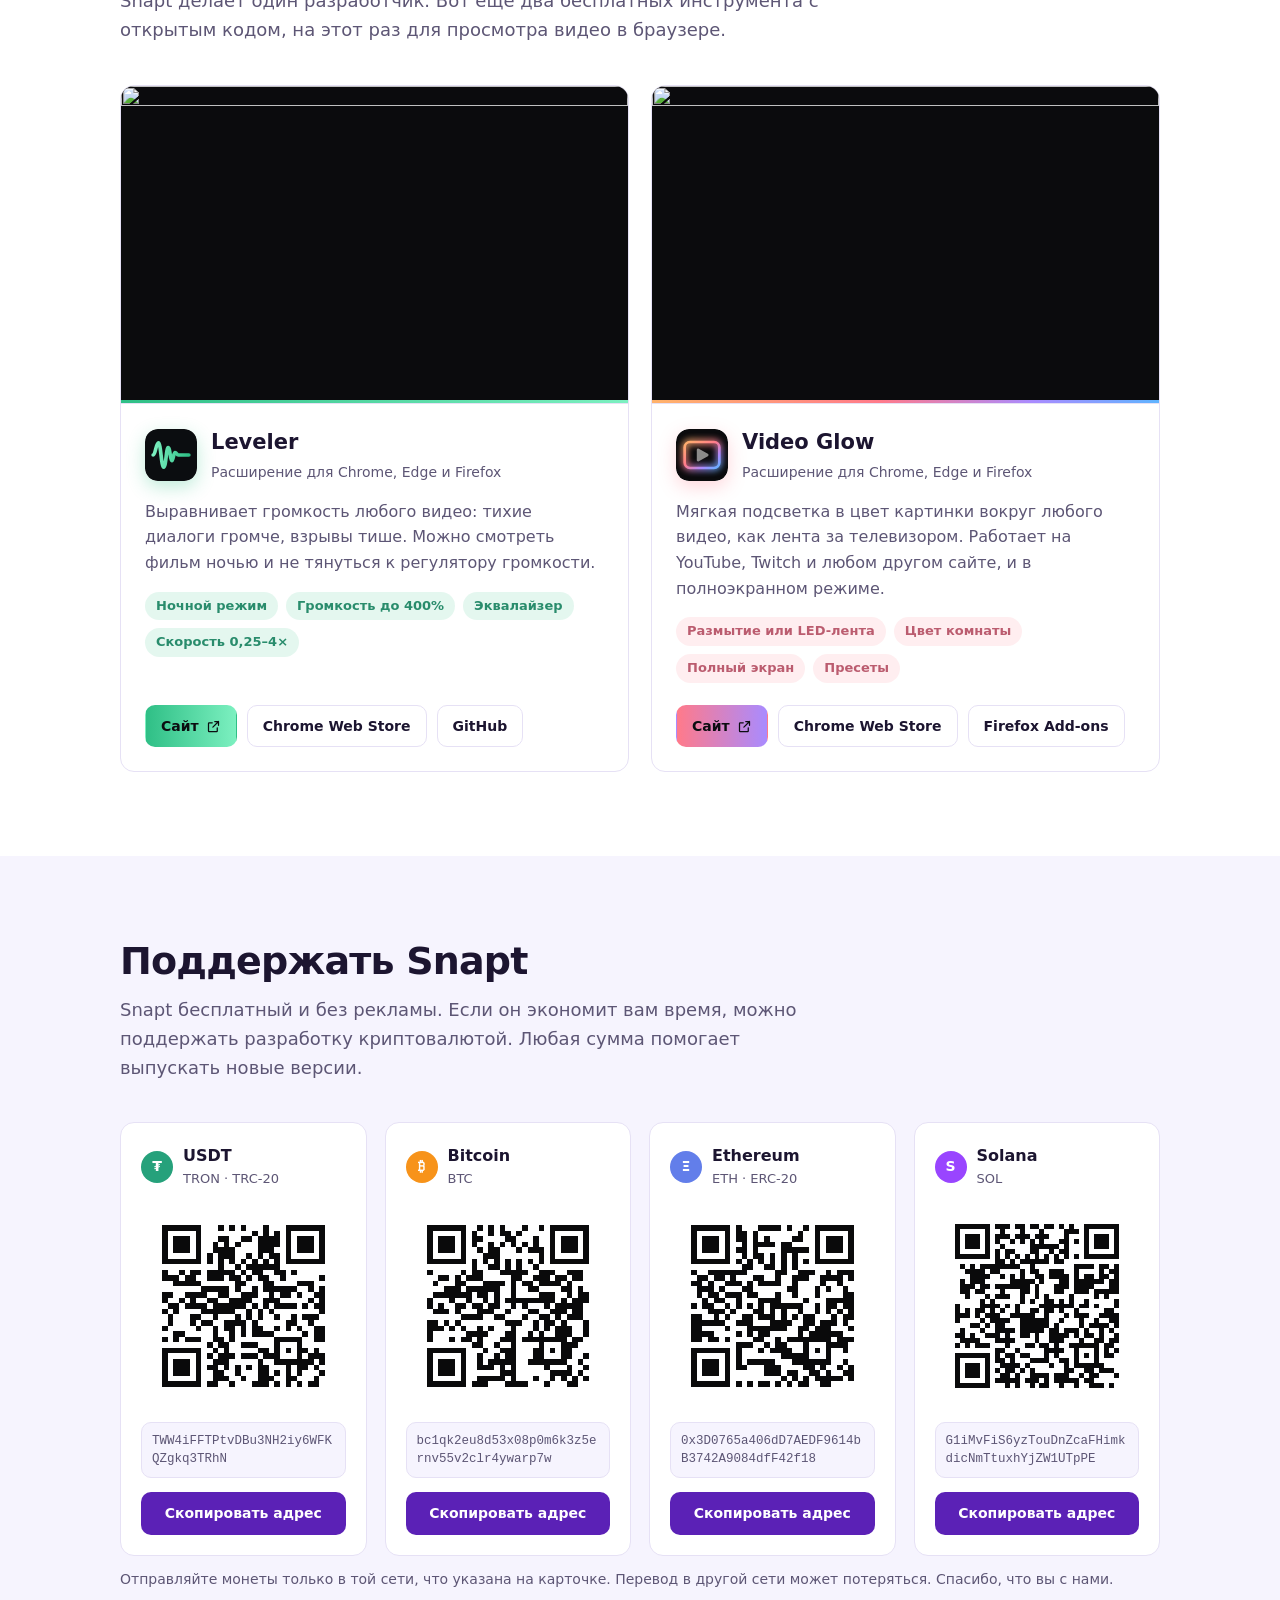
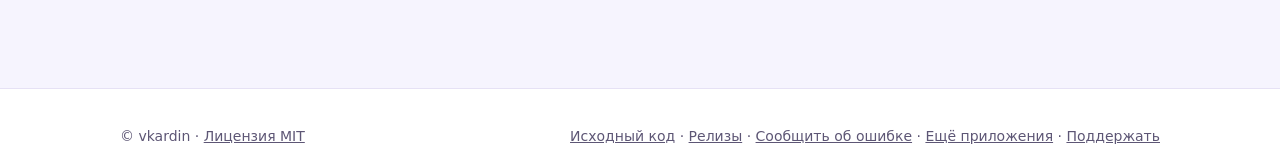
==== commit ff8d0d8f: "Describe spotlight, crop, typed size and the pin-last shortcut on the site and in the README" ====
--- a/site/ru/index.html
+++ b/site/ru/index.html
@@ -95,7 +95,7 @@
       <div class="card">
         <div class="ico"><svg viewBox="0 0 24 24" fill="none" stroke="currentColor" stroke-width="2" stroke-linecap="round" stroke-linejoin="round"><path d="M4 8V4h4M16 4h4v4M20 16v4h-4M8 20H4v-4"/></svg></div>
         <h3>Точное выделение</h3>
-        <p>Выделите мышью, затем двигайте и меняйте размер за маркеры. Работает на всех мониторах и HiDPI-экранах.</p>
+        <p>Выделите мышью, затем двигайте и меняйте размер за маркеры, сдвигайте стрелками или введите точный размер вроде 1280×720. Работает на всех мониторах и HiDPI-экранах.</p>
       </div>
       <div class="card">
         <div class="ico"><svg viewBox="0 0 24 24" fill="none" stroke="currentColor" stroke-width="2" stroke-linecap="round" stroke-linejoin="round"><rect x="8" y="8" width="12" height="12" rx="2"/><path d="M16 8V6a2 2 0 0 0-2-2H6a2 2 0 0 0-2 2v8a2 2 0 0 0 2 2h2"/></svg></div>
@@ -105,7 +105,7 @@
       <div class="card">
         <div class="ico"><svg viewBox="0 0 24 24" fill="none" stroke="currentColor" stroke-width="2" stroke-linecap="round" stroke-linejoin="round"><path d="M5 19 19 5M12 5h7v7"/></svg></div>
         <h3>Пометки</h3>
-        <p>Карандаш, линии, стрелки, рамки, маркер и текст прямо на выделении, любым цветом, с отменой и повтором.</p>
+        <p>Карандаш, линии, стрелки, рамки, маркер, текст и номера прямо на выделении, любым цветом. Размойте личное, выделите главное прожектором, обрежьте, отмените и повторите.</p>
       </div>
     </div>
   </div>
@@ -132,6 +132,9 @@
         <tr><td>Печать</td><td><kbd>Ctrl</kbd>+<kbd>P</kbd></td></tr>
         <tr><td>Найти похожие картинки</td><td><kbd>Ctrl</kbd>+<kbd>F</kbd></td></tr>
         <tr><td>Карандаш, линия, стрелка, рамка, маркер, текст</td><td><kbd>P</kbd> <kbd>L</kbd> <kbd>A</kbd> <kbd>R</kbd> <kbd>M</kbd> <kbd>T</kbd></td></tr>
+        <tr><td>Прожектор, обрезка</td><td><kbd>H</kbd>, <kbd>C</kbd></td></tr>
+        <tr><td>Ввести точный размер</td><td>Цифры и <kbd>Enter</kbd>, например <kbd>800</kbd> <kbd>X</kbd> <kbd>600</kbd></td></tr>
+        <tr><td>Сдвинуть выделение</td><td>Стрелки; <kbd>Shift</kbd> на 10 px, <kbd>Alt</kbd> меняет размер</td></tr>
         <tr><td>Отменить и повторить</td><td><kbd>Ctrl</kbd>+<kbd>Z</kbd>, <kbd>Ctrl</kbd>+<kbd>Y</kbd></td></tr>
         <tr><td>Отмена</td><td><kbd>Esc</kbd> или правый клик</td></tr>
       </tbody>
